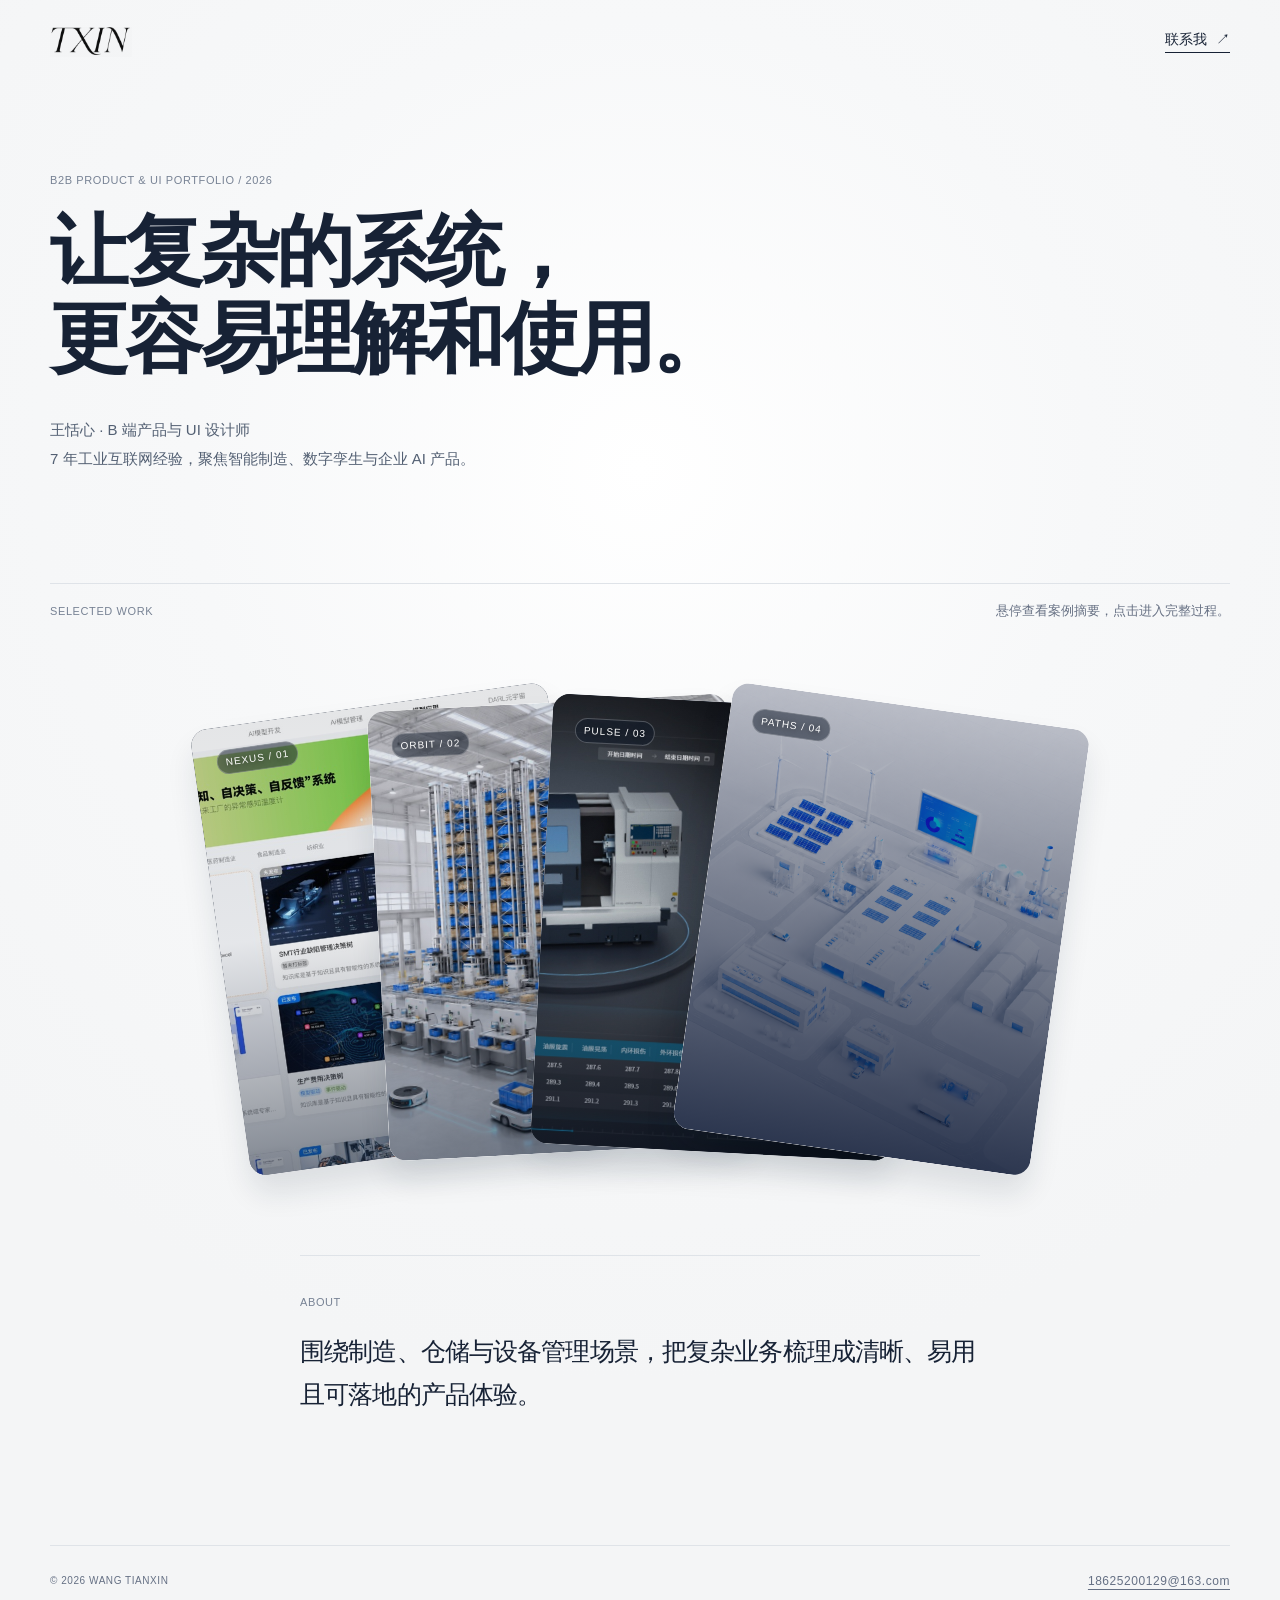
==== index.html @ 4a95f55f "Reframe MEGA as manufacturing product paths" ====
<!doctype html>
<html lang="zh-CN">
  <head>
    <meta charset="UTF-8" />
    <meta name="viewport" content="width=device-width, initial-scale=1.0" />
    <meta name="description" content="B 端产品案例作品集" />
    <title>王恬心｜B 端产品与 UI 设计作品集</title>
    <link rel="stylesheet" href="styles.css" />
    <script src="site.js" defer></script>
  </head>
  <body>
    <header class="site-header">
      <a class="wordmark" href="index.html" aria-label="回到首页"><img class="txin-logo" src="assets/txin-logo.png" alt="TXIN" /></a>
      <a class="contact-link" href="mailto:18625200129@163.com">联系我 <span aria-hidden="true">↗</span></a>
    </header>

    <main>
      <section class="intro" aria-labelledby="page-title">
        <p class="eyebrow">B2B PRODUCT &amp; UI PORTFOLIO / 2026</p>
        <h1 id="page-title">让复杂的系统，<br />更容易理解和使用。</h1>
        <p class="intro-copy">王恬心 · B 端产品与 UI 设计师<br />7 年工业互联网经验，聚焦智能制造、数字孪生与企业 AI 产品。</p>
      </section>

      <section class="work" aria-labelledby="work-title">
        <div class="section-heading">
          <p class="eyebrow">SELECTED WORK</p>
          <p id="work-title">悬停查看案例摘要，点击进入完整过程。</p>
        </div>

        <div class="case-deck" aria-label="精选案例">
          <a class="case-card card-1" href="cases/operations-platform.html" aria-describedby="case-1-summary">
            <div class="card-visual visual-1 card-cover card-darl" aria-hidden="true">
              <span class="visual-kicker">NEXUS / 01</span>
              <img src="assets/darl-home-card.jpg" alt="" loading="lazy" />
            </div>
            <div class="card-detail" id="case-1-summary">
              <p class="card-index">01 / 工业元宇宙</p>
              <h2>DARL 达尔工业元宇宙</h2>
              <p>从 0 到 1 完成产品方案与原型，进入工厂验证并支撑多个客户沟通。</p>
              <span>查看案例 <b>↗</b></span>
            </div>
          </a>

          <a class="case-card card-2" href="cases/supply-chain.html" aria-describedby="case-2-summary">
            <div class="card-visual visual-2 k1-card-cover card-cover" aria-hidden="true">
              <span class="visual-kicker">ORBIT / 02</span>
              <img src="assets/k1-home-card.jpg" alt="" loading="lazy" />
            </div>
            <div class="card-detail" id="case-2-summary">
              <p class="card-index">02 / 智能仓储 · 视频案例</p>
              <h2>K1-ASRS 智能立体库</h2>
              <p>参与国家级元宇宙标准验证产品，支持入库、出库与设备运维实时管理。</p>
              <span>查看案例 <b>↗</b></span>
            </div>
          </a>

          <a class="case-card card-3" href="cases/data-insights.html" aria-describedby="case-3-summary">
            <div class="card-visual visual-3 card-cover card-epms" aria-hidden="true">
              <span class="visual-kicker">PULSE / 03</span>
              <img src="assets/epms/equipment-health-dashboard.jpg" alt="" loading="lazy" />
            </div>
            <div class="card-detail" id="case-3-summary">
              <p class="card-index">03 / 设备管理</p>
              <h2>EPMS 设备管理系统改版</h2>
              <p>覆盖设备台账、维护任务与处理记录，统一线上管理与追溯流程。</p>
              <span>查看案例 <b>↗</b></span>
            </div>
          </a>

          <a class="case-card card-4" href="cases/customer-success.html" aria-describedby="case-4-summary">
            <div class="card-visual visual-4 card-cover card-ai" aria-hidden="true">
              <span class="visual-kicker">ANCHOR / 04</span>
              <img src="assets/ai-home-card.jpg" alt="" loading="lazy" />
            </div>
            <div class="card-detail" id="case-4-summary">
              <p class="card-index">04 / 企业 AI</p>
              <h2>伏羲 AI 中台</h2>
              <p>服务 30+ 头部客户，支撑从数据、模型到应用发布的平台化 AI 产品。</p>
              <span>查看案例 <b>↗</b></span>
            </div>
          </a>

          <a class="case-card card-5" href="cases/mega-os.html" aria-describedby="case-5-summary">
            <div class="card-visual visual-5 mega-card-cover card-cover" aria-hidden="true">
              <span class="visual-kicker">PATHS / 04</span>
              <img src="assets/mega-home.png" alt="" loading="lazy" />
            </div>
            <div class="card-detail" id="case-5-summary">
              <p class="card-index">04 / 产品探索</p>
              <h2>制造业软件的两种产品路径</h2>
              <p>从传统 MOM/MES 体系的重构升级，到轻量化、可配置的 SaaS 产品探索。</p>
              <span>查看详情 <b>↗</b></span>
            </div>
          </a>
        </div>
      </section>

      <section class="about" aria-label="关于我">
        <p class="eyebrow">ABOUT</p>
        <p>围绕制造、仓储与设备管理场景，把复杂业务梳理成清晰、易用且可落地的产品体验。</p>
      </section>
    </main>

    <footer><span>© 2026 WANG TIANXIN</span><a href="mailto:18625200129@163.com">18625200129@163.com</a></footer>
  </body>
</html>
---- styles.css ----
:root { --ink:#172235; --muted:#667083; --paper:#f4f5f6; --line:#dfe3e8; --card-w: 360px; --font-sans:"PingFang SC", "PingFang TC", "Hiragino Sans GB", "Microsoft YaHei", Arial, sans-serif; }
* { box-sizing:border-box; }
html { background:var(--paper); }
body { margin:0; min-width:320px; color:var(--ink); font-family:var(--font-sans); background:radial-gradient(circle at 50% 29%, #fff 0, #f7f8f9 28rem, var(--paper) 57rem); }
a { color:inherit; text-decoration:none; }
.site-header, footer { width:min(1180px, calc(100% - 48px)); margin:auto; display:flex; justify-content:space-between; align-items:center; }
.site-header { height:84px; }
.wordmark, .eyebrow, .card-index, footer { font-family:var(--font-sans); letter-spacing:.055em; }
.wordmark { font-size:14px; font-weight:500; }.wordmark span { color:#f05b42; }
.contact-link { font-size:14px; border-bottom:1px solid var(--ink); padding-bottom:3px; }.contact-link span { margin-left:5px; }
main { overflow:hidden; }.intro { width:min(1180px, calc(100% - 48px)); margin:90px auto 0; }
.eyebrow { color:#778294; font-size:11px; margin:0 0 22px; }
h1 { max-width:780px; font-size:clamp(46px, 6.1vw, 86px); line-height:1.11; letter-spacing:-.065em; margin:0; font-weight:600; }
.intro-copy { margin:35px 0 0; color:#536073; font-size:15px; line-height:1.9; }
.work { width:min(1180px, calc(100% - 48px)); margin:110px auto 0; }.section-heading { display:flex; justify-content:space-between; align-items:baseline; border-top:1px solid var(--line); padding-top:18px; }.section-heading .eyebrow { margin:0; }.section-heading > p:last-child { color:var(--muted); font-size:13px; margin:0; }
.case-deck { height:575px; max-width:900px; margin:36px auto 0; position:relative; isolation:isolate; }
.case-card { --x:0px; --r:0deg; width:var(--card-w); height:450px; position:absolute; left:50%; top:46px; transform:translateX(calc(-50% + var(--x))) rotate(var(--r)); transform-origin:center bottom; border-radius:17px; overflow:hidden; box-shadow:0 19px 30px #1520341c; background:#fff; transition:transform 240ms cubic-bezier(.2,.75,.25,1), box-shadow 240ms ease; outline-offset:7px; }
.case-card:hover, .case-card:focus-visible, .case-card.is-open { transform:translateX(calc(-50% + var(--x))) translateY(-20px) scale(1.035) rotate(0deg); box-shadow:0 29px 42px #15203436; z-index:10 !important; }
.case-card:focus-visible { outline:2px solid #172235; }
.card-1 { --x:-210px; --r:-8deg; z-index:1; }.card-2 { --x:-74px; --r:-3deg; z-index:2; }.card-3 { --x:72px; --r:3deg; z-index:3; }.card-4 { --x:212px; --r:8deg; z-index:4; }
.case-deck:has(.case-card:hover) .case-card:not(:hover) { filter:saturate(.82); }.case-deck:has(.case-card:focus-visible) .case-card:not(:focus-visible) { filter:saturate(.82); }
.card-visual { height:100%; padding:24px; color:#fff; position:relative; overflow:hidden; }.visual-kicker { font:11px var(--font-sans); letter-spacing:.1em; }.visual-1 { background:#243855; }.visual-2 { background:#d8a12d; }.visual-3 { background:#db5d47; }.visual-4 { background:#3c857f; }.k1-card-cover { padding:0; background:#132439; }.k1-card-cover img { width:100%; height:100%; display:block; object-fit:cover; }.k1-card-cover .visual-kicker { position:absolute; z-index:1; top:24px; left:24px; text-shadow:0 1px 8px #0009; }
.dashboard,.flow,.chart,.customer-grid { position:absolute; left:22px; right:22px; bottom:22px; height:300px; border:1px solid #ffffff7a; border-radius:8px; background:#ffffffd9; overflow:hidden; }.dash-nav { width:56px; height:100%; background:#dfe5ef; float:left; }.dash-main { margin-left:75px; padding:25px 18px; }.dash-main i { display:block; height:8px; border-radius:10px; background:#b8c5d9; margin-bottom:15px; }.dash-main i:nth-child(2) { width:74%; }.dash-main i:nth-child(3) { width:44%; }.dash-main b { display:block; background:#4269a4; height:118px; margin-top:30px; border-radius:3px 3px 0 0; }
.flow { background:#fff6dd; }.flow i { position:absolute; width:35px; height:35px; border-radius:50%; border:3px solid #d8a12d; }.flow i:nth-child(1){left:35px;top:58px}.flow i:nth-child(2){right:38px;top:85px}.flow i:nth-child(3){left:75px;bottom:49px}.flow i:nth-child(4){right:68px;bottom:38px}.flow b { position:absolute; height:2px; background:#d8a12d; transform-origin:left; width:148px; left:64px; top:77px; transform:rotate(11deg); }.flow b:last-child { left:103px; top:222px; transform:rotate(-8deg); }
.chart { background:#fff6f2; display:flex; align-items:end; gap:13px; padding:34px 26px; }.chart i { flex:1; background:#db5d47; border-radius:5px 5px 0 0; }.chart i:nth-child(1){height:39%}.chart i:nth-child(2){height:62%}.chart i:nth-child(3){height:47%}.chart i:nth-child(4){height:82%}.chart i:nth-child(5){height:70%}.chart b { position:absolute; left:25px; right:25px; top:67px; border-top:3px solid #172235; transform:rotate(-20deg); }
.customer-grid { background:#e6f3f0; display:grid; grid-template-columns:1fr 1fr; gap:10px; padding:18px; }.customer-grid i { border-radius:6px; background:#8cc5bc; }.customer-grid i:nth-child(2) { background:#62a69b; }.customer-grid i:nth-child(3) { background:#bbdfd8; }.customer-grid i:nth-child(4) { background:#377f75; }.customer-grid b { position:absolute; width:60%; height:60%; left:20%; top:20%; border:2px solid #fff; border-radius:50%; }
.card-detail { position:absolute; left:0; right:0; bottom:0; padding:24px; color:#fff; background:linear-gradient(0deg,#101b2dec 0%,#101b2ec7 58%,transparent 100%); opacity:0; transform:translateY(12px); transition:opacity 180ms ease, transform 180ms ease; }.case-card:hover .card-detail,.case-card:focus-visible .card-detail,.case-card.is-open .card-detail { opacity:1; transform:translateY(0); }.card-index { font-size:10px; margin:0 0 7px; color:#c8d2de; }.card-detail h2 { margin:0; font-size:23px; letter-spacing:-.04em; }.card-detail > p:not(.card-index) { margin:8px 0 16px; font-size:13px; line-height:1.65; }.card-detail span { font-size:12px; border-bottom:1px solid #ffffffb2; padding-bottom:2px; }.card-detail b { margin-left:5px; }
.about { max-width:680px; margin:24px auto 130px; padding-top:40px; border-top:1px solid var(--line); }.about > p:last-child { margin:0; font-size:25px; line-height:1.7; letter-spacing:-.035em; } footer { border-top:1px solid var(--line); height:70px; color:#657084; font-size:10px; } footer a { font-size:12px; text-decoration:underline; text-underline-offset:4px; }
.case-page { background:#f6f7f8; }.case-main { width:min(940px, calc(100% - 48px)); margin:92px auto 130px; }.back-link { display:inline-block; font-size:13px; color:var(--muted); margin-bottom:66px; }.case-label { font:11px var(--font-sans); color:#687589; letter-spacing:.08em; margin:0 0 20px; }.case-main h1 { font-size:clamp(44px, 6vw, 74px); }.case-lead { max-width:650px; margin:25px 0 70px; color:#526073; font-size:18px; line-height:1.75; }.case-hero { min-height:430px; border-radius:16px; margin-bottom:75px; }.video-showcase { margin-bottom:75px; overflow:hidden; border-radius:16px; background:#d8a12d; }.case-video { display:block; width:100%; aspect-ratio:16 / 9; background:#172235; object-fit:cover; }.case-content { display:grid; grid-template-columns:180px 1fr; gap:30px; padding:34px 0; border-top:1px solid var(--line); }.case-content h2 { margin:0; font-size:14px; }.case-content p,.case-content li { color:#536073; font-size:15px; line-height:1.9; }.case-content p { margin:0; }.case-content ul { margin:0; padding-left:20px; }.case-result { color:var(--ink) !important; font-size:22px !important; font-weight:600; letter-spacing:-.03em; }.diagnostic-hero { aspect-ratio:16 / 9; min-height:0; overflow:hidden; border:1px solid #0c718d; border-radius:16px; color:#e5fbff; background:radial-gradient(circle at 38% 42%,#12364c 0,#05131d 38%,#03070b 100%); box-shadow:0 18px 40px #03192338; }.diagnostic-topbar { height:44px; padding:0 18px; display:flex; align-items:center; justify-content:space-between; border-bottom:1px solid #1b7591; color:#c7f7ff; font:600 10px var(--font-sans); letter-spacing:.14em; }.live-dot { display:inline-block; width:7px; height:7px; margin-right:5px; border-radius:50%; background:#1ce6b8; box-shadow:0 0 0 0 #1ce6b87a; animation:statusPulse 1.8s infinite; }.diagnostic-main { height:calc(100% - 44px); display:grid; grid-template-columns:41% 59%; }.machine-zone { position:relative; overflow:hidden; border-right:1px solid #15506a; background:linear-gradient(130deg,#101f2a 0%,#061018 100%); }.machine-rotation { width:100%; height:100%; display:block; object-fit:cover; opacity:.95; }.device-info-card,.health-summary { position:absolute; left:14px; width:46%; padding:11px 12px; border:1px solid #1686a6; background:#07131dd9; box-shadow:0 8px 20px #0006; }.device-info-card { top:14px; }.health-summary { bottom:14px; }.device-info-card p,.health-summary p { margin:0 0 8px; color:#d8faff; font-size:10px; font-weight:600; }.device-info-card dl { margin:0; }.device-info-card dl div { display:flex; justify-content:space-between; gap:8px; padding:4px 0; font-size:9px; }.device-info-card dt { color:#8faebb; }.device-info-card dd { margin:0; color:#e5fbff; text-align:right; }.device-info-card dd b { color:#f4c84b; }.health-summary span { display:block; margin:4px 0; font-size:8px; }.health-good { color:#22dda2; }.health-watch { color:#f5c75e; }.health-alert { color:#ff615e; }.analytics-zone { display:grid; grid-template-rows:auto auto 1fr; gap:9px; padding:12px; min-width:0; }.metric-strip,.scatter-row { display:grid; grid-template-columns:repeat(3,1fr); gap:8px; }.metric-strip > div,.scatter-panel,.trend-panel { border:1px solid #0a5a73; background:#07131ebf; }.metric-strip > div { padding:9px; }.metric-strip span { display:block; color:#85a9b7; font-size:8px; }.metric-strip strong { margin-top:4px; color:#6ee9ff; font:600 clamp(16px,2vw,25px) var(--font-sans); letter-spacing:-.04em; }.metric-strip strong.warning { color:#ffc94c; }.metric-strip em { margin-left:3px; color:#91aeba; font-size:8px; font-style:normal; }.scatter-panel { padding:6px; }.scatter-panel b { color:#c5f4fa; font-size:8px; }.scatter-canvas { position:relative; height:62px; margin-top:5px; overflow:hidden; background-image:linear-gradient(#18516666 1px,transparent 1px),linear-gradient(90deg,#18516666 1px,transparent 1px); background-size:25% 33%; }.scatter-canvas i { position:absolute; width:5px; height:5px; border-radius:50%; background:#10c9ed; box-shadow:0 0 7px #10c9ed; animation:dotPulse 2.4s infinite alternate; }.scatter-canvas i:nth-child(1){left:18%;top:42%}.scatter-canvas i:nth-child(2){left:45%;top:22%;background:#ff5353;animation-delay:-1s}.scatter-canvas i:nth-child(3){left:70%;top:56%;background:#ffc94c;animation-delay:-.4s}.scatter-canvas i:nth-child(4){left:83%;top:31%;animation-delay:-1.5s}.scatter-canvas i:nth-child(5){left:32%;top:74%;background:#ff5353;animation-delay:-.7s}.scatter-canvas.alt i:nth-child(1){left:12%;top:25%}.scatter-canvas.alt i:nth-child(2){left:63%;top:38%}.scatter-canvas.alt i:nth-child(3){left:44%;top:70%}.scatter-canvas.warm i:nth-child(1){left:25%;top:64%}.scatter-canvas.warm i:nth-child(2){left:72%;top:18%}.scatter-canvas.warm i:nth-child(3){left:51%;top:42%}.trend-panel { position:relative; min-height:0; padding:9px; overflow:hidden; }.trend-heading { display:flex; justify-content:space-between; color:#c5f4fa; font-size:9px; }.trend-heading span { color:#52d4ef; }.trend-panel svg { width:100%; height:calc(100% - 18px); margin-top:4px; overflow:visible; }.grid-line { stroke:#236077; stroke-width:1; }.trend-line { fill:none; stroke:#16c2ed; stroke-width:2; stroke-dasharray:750; stroke-dashoffset:750; animation:traceDraw 3.4s ease-in-out infinite alternate; }.anomaly-dot { fill:#ffc94c; filter:drop-shadow(0 0 3px #ffc94c); animation:dotPulse 1.7s infinite alternate; }.anomaly-dot.delay { animation-delay:-.8s; }.trend-callout { position:absolute; left:39%; top:50%; padding:7px 9px; border-radius:3px; color:#5d4500; background:#fff8e6; font-size:8px; box-shadow:0 7px 16px #0008; }.trend-callout span { color:#6f6f6f; font-size:7px; }.design-showcase { padding:68px 0 74px; border-top:1px solid var(--line); }.showcase-heading { max-width:610px; }.showcase-heading .case-label { margin-bottom:14px; }.showcase-heading h2 { margin:0; font-size:clamp(26px, 3.3vw, 40px); line-height:1.35; letter-spacing:-.045em; }.design-tabs { display:flex; gap:8px; margin:32px 0 22px; overflow-x:auto; padding-bottom:2px; }.design-tab { appearance:none; flex:0 0 auto; border:1px solid #d7dde4; border-radius:999px; padding:10px 16px; color:#687589; background:#fff; font:500 14px var(--font-sans); cursor:pointer; transition:background-color 180ms ease,color 180ms ease,border-color 180ms ease; }.design-tab:hover,.design-tab:focus-visible { border-color:#172235; color:#172235; outline:none; }.design-tab:focus-visible { box-shadow:0 0 0 3px #1722352b; }.design-tab.is-active { border-color:#172235; color:#fff; background:#172235; }.design-stage { border:1px solid #dce1e6; border-radius:18px; overflow:hidden; background:#fff; }.design-image-frame { aspect-ratio:16 / 9; display:grid; place-items:center; padding:16px; background:#e8edf1; }.design-image { display:block; width:100%; height:100%; object-fit:contain; transition:opacity 180ms ease; }.design-image.is-fading { opacity:0; }.design-copy { display:grid; grid-template-columns:180px 1fr; gap:30px; padding:28px 32px 31px; }.design-copy .case-label { margin:3px 0 0; }.design-copy h3 { margin:0 0 8px; font-size:20px; letter-spacing:-.03em; }.design-copy > p:not(.case-label) { grid-column:2; margin:0; color:#536073; font-size:14px; line-height:1.8; }
@media (max-width:760px) { :root{--card-w:min(75vw, 300px)} .site-header,footer,.intro,.work,.case-main { width:calc(100% - 32px); }.site-header { height:68px; }.intro { margin-top:62px; }.work { margin-top:82px; }.section-heading { display:block; }.section-heading > p:last-child { margin-top:12px; line-height:1.6; }.case-deck { height:465px; margin-top:25px; }.case-card { height:370px; top:30px; }.card-1 {--x:-31vw;--r:-7deg}.card-2 {--x:-10vw;--r:-2deg}.card-3 {--x:10vw;--r:2deg}.card-4 {--x:31vw;--r:7deg}.card-visual { padding:17px; }.dashboard,.flow,.chart,.customer-grid { height:245px; left:16px;right:16px;bottom:16px; }.about { margin:0 16px 90px; }.about > p:last-child {font-size:20px}.case-main { margin-top:55px; }.case-content { grid-template-columns:1fr; gap:13px; }.case-hero { min-height:340px; }.diagnostic-hero { aspect-ratio:auto; min-height:710px; }.diagnostic-main { height:calc(100% - 44px); grid-template-columns:1fr; grid-template-rows:310px 1fr; }.machine-zone { border-right:0; border-bottom:1px solid #15506a; }.analytics-zone { padding:10px; }.device-info-card,.health-summary { width:44%; }.design-showcase { padding:52px 0 58px; }.design-image-frame { padding:8px; }.design-copy { grid-template-columns:1fr; gap:10px; padding:22px; }.design-copy .case-label { margin:0; }.design-copy > p:not(.case-label) { grid-column:auto; } }
@keyframes statusPulse { 70% { box-shadow:0 0 0 6px transparent; } 100% { box-shadow:0 0 0 0 transparent; } }
@keyframes dotPulse { to { transform:scale(1.65); opacity:.58; } }
@keyframes traceDraw { to { stroke-dashoffset:0; } }
@media (prefers-reduced-motion: reduce) { *,*::before,*::after { scroll-behavior:auto !important; transition-duration:.01ms !important; animation-duration:.01ms !important; } }

.diagnostic-v2 { --cyan:#16c8ee; --panel:#07131dd9; min-height:0; aspect-ratio:16 / 9; display:grid; grid-template-rows:9% 64% 27%; overflow:hidden; border:1px solid #126d87; border-radius:4px; color:#e6f8fc; background:radial-gradient(circle at 31% 42%,#24313a 0,#090e13 44%,#030507 100%); box-shadow:0 16px 38px #03192330; }
.diagnostic-v2 h2,.diagnostic-v2 h3,.diagnostic-v2 p { margin:0; font-family:var(--font-sans); }.diagnostic-v2-header { display:flex; align-items:center; justify-content:space-between; padding:0 18px; border-bottom:2px solid #152a36; background:#05080b; }.diagnostic-v2-header h2 { color:#f3f9fa; font-size:clamp(15px,2.4vw,28px); letter-spacing:-.035em; }.diagnostic-v2-header time { color:#b5dfff; font:600 clamp(7px,.85vw,11px) var(--font-sans); letter-spacing:.08em; }
.diagnostic-v2-main { display:grid; grid-template-columns:52% 48%; min-height:0; }.diagnostic-v2-machine { position:relative; overflow:hidden; border-right:1px solid #27424f; }.diagnostic-v2-rotation { position:absolute; inset:0; width:100%; height:100%; object-fit:cover; object-position:center; opacity:.9; }.diagnostic-info-panel,.diagnostic-health-panel { position:absolute; left:14px; z-index:1; width:38%; padding:9px 11px; border:1px solid #0f9fc5; background:#07111bdc; box-shadow:0 8px 20px #0008; }.diagnostic-info-panel { top:14px; }.diagnostic-health-panel { bottom:12px; }.diagnostic-info-panel h3,.diagnostic-health-panel h3,.diagnostic-analysis-panel h3,.diagnostic-model-panel h3 { color:#e6f8fc; font-size:clamp(8px,1vw,12px); font-weight:600; }.diagnostic-info-panel h3 i,.diagnostic-health-panel h3 i,.diagnostic-analysis-panel h3 i,.diagnostic-model-panel h3 i { display:inline-block; width:8px; height:8px; margin-right:6px; border-radius:2px; background:var(--cyan); box-shadow:0 0 8px #16c8ee; }.diagnostic-info-panel dl { margin:8px 0 0; }.diagnostic-info-panel dl div { display:grid; grid-template-columns:1fr auto; gap:6px; padding:4px 0; font-size:clamp(6px,.72vw,9px); }.diagnostic-info-panel dt { color:#b7cbd2; }.diagnostic-info-panel dd { margin:0; color:#edf9fa; text-align:right; }.diagnostic-info-panel dd b { padding:2px 8px; border-radius:2px; color:#382a00; background:#f1ba00; }.diagnostic-health-panel p { margin-top:5px; font-size:clamp(6px,.7vw,9px); }.diagnostic-health-panel .health-good { color:#21e39d; }.diagnostic-health-panel .health-watch { color:#f7c94d; }.diagnostic-health-panel .health-alert { color:#ff5a57; }
.diagnostic-v2-analysis { display:grid; grid-template-rows:43% 57%; gap:12px; padding:12px; min-width:0; }.diagnostic-analysis-panel { position:relative; overflow:hidden; padding:9px 10px; border:1px solid #0c5b72; background:#040a0ed6; }.diagnostic-analysis-panel h3 { margin-bottom:8px; }.diagnostic-v2 .scatter-row { display:grid; grid-template-columns:repeat(3,1fr); gap:9px; }.diagnostic-v2 .scatter-panel { padding:0; border:0; background:transparent; }.diagnostic-v2 .scatter-panel b { color:#d8f7fa; font-size:clamp(6px,.72vw,9px); }.diagnostic-v2 .scatter-canvas { height:calc(100% - 15px); min-height:50px; margin-top:4px; background-size:25% 33%; }.diagnostic-v2 .scatter-canvas i,.diagnostic-v2 .anomaly-dot,.diagnostic-v2 .trend-line { animation:none; }.diagnostic-trend-panel { min-height:0; }.diagnostic-trend-heading { display:grid; grid-template-columns:1fr 66px 76px; gap:8px; align-items:center; }.diagnostic-trend-heading h3 { margin:0; }.diagnostic-trend-heading span { padding:5px 7px; border-radius:2px; color:#d7eef4; background:#0c2530; font-size:clamp(6px,.66vw,8px); }.diagnostic-trend-panel svg { width:100%; height:calc(100% - 27px); margin-top:5px; overflow:visible; }.diagnostic-v2 .grid-line { stroke:#16546a; }.diagnostic-v2 .trend-line { stroke:#1bc5ef; stroke-dasharray:none; stroke-dashoffset:0; }.diagnostic-v2 .anomaly-dot { fill:#f6cc4c; filter:none; }.diagnostic-v2 .trend-callout { left:38%; top:52%; padding:7px 9px; border-radius:2px; color:#795500; background:#fff8df; font-size:clamp(6px,.68vw,8px); box-shadow:0 5px 12px #0008; }.diagnostic-v2 .trend-callout span { color:#707070; font-size:clamp(5px,.56vw,7px); }
.diagnostic-model-panel { overflow:hidden; padding:9px 12px 12px; border-top:1px solid #0f7b98; background:linear-gradient(180deg,#0b1820 0%,#05090c 100%); }.diagnostic-model-panel h3 { margin-bottom:8px; }.diagnostic-table-wrap { overflow:hidden; border:1px solid #115368; }.diagnostic-model-panel table { width:100%; border-collapse:collapse; table-layout:fixed; color:#d2e2e5; font-size:clamp(5px,.57vw,7px); text-align:center; }.diagnostic-model-panel th { padding:6px 2px; color:#d8f6fa; background:#087297; font-weight:500; }.diagnostic-model-panel td { padding:5px 2px; border-top:1px solid #26363e; background:#15191d; }.diagnostic-model-panel tbody tr:nth-child(even) td { background:#202327; }
@media (max-width:760px) { .diagnostic-v2 { aspect-ratio:auto; min-height:750px; grid-template-rows:58px 470px 1fr; }.diagnostic-v2-main { grid-template-columns:1fr; grid-template-rows:230px 240px; }.diagnostic-v2-machine { border-right:0; border-bottom:1px solid #27424f; }.diagnostic-v2-analysis { gap:8px; padding:8px; }.diagnostic-info-panel,.diagnostic-health-panel { width:43%; }.diagnostic-model-panel { padding:8px; }.diagnostic-table-wrap { overflow-x:auto; }.diagnostic-model-panel table { min-width:670px; font-size:7px; }.diagnostic-model-panel th,.diagnostic-model-panel td { padding:6px 3px; } }

.diagnostic-v2 { border-color:#229db833; box-shadow:0 0 0 1px #54d8ed21,0 0 22px #1199bc30,inset 0 0 32px #18c9e30d; }
.diagnostic-v2-header h2 { font-size:clamp(13px,2.2vw,26px); }
.diagnostic-v2-rotation { object-fit:contain; object-position:center; }
.diagnostic-info-panel,.diagnostic-health-panel { border-color:#109dc3; background:linear-gradient(135deg,#0b1a25ee 0%,#061018df 100%); box-shadow:inset 0 0 20px #17c8ef0d,0 8px 20px #0006; }
.diagnostic-info-panel::before,.diagnostic-health-panel::before,.diagnostic-info-panel::after,.diagnostic-health-panel::after { content:""; position:absolute; width:17px; height:11px; pointer-events:none; }
.diagnostic-info-panel::before,.diagnostic-health-panel::before { top:-1px; left:-1px; border-top:2px solid #26cff2; border-left:2px solid #26cff2; }
.diagnostic-info-panel::after,.diagnostic-health-panel::after { right:-1px; bottom:-1px; border-right:2px solid #26cff2; border-bottom:2px solid #26cff2; }
.diagnostic-info-panel h3,.diagnostic-health-panel h3 { display:flex; align-items:center; gap:6px; }
.diagnostic-info-panel h3 i.v2-panel-icon,.diagnostic-health-panel h3 i.v2-panel-icon { width:18px; height:18px; margin:0; display:inline-grid; place-items:center; border-radius:2px; color:#fff; background:#04a9d4; box-shadow:0 0 10px #05bceb88; font:700 14px/1 Arial,sans-serif; }
.diagnostic-info-panel h3 i.v2-health-icon,.diagnostic-health-panel h3 i.v2-health-icon { background:#06bddd; font-size:16px; }

.diagnostic-info-panel,.diagnostic-health-panel { border-color:rgb(16 157 195 / 30%); }
.diagnostic-info-panel::before,.diagnostic-health-panel::before,.diagnostic-info-panel::after,.diagnostic-health-panel::after { opacity:.3; }
.diagnostic-v2 .scatter-canvas { height:76px; min-height:76px; padding:0 8px 11px 22px; background-image:linear-gradient(#18516699 1px,transparent 1px),linear-gradient(90deg,#18516699 1px,transparent 1px); background-position:22px 0,22px 0; background-size:calc((100% - 22px) / 4) 25%; }
.diagnostic-v2 .scatter-canvas .axis-y,.diagnostic-v2 .scatter-canvas .axis-x { position:absolute; color:#8ba6ae; font-size:5px; line-height:1; }.diagnostic-v2 .scatter-canvas .axis-y { left:1px; }.diagnostic-v2 .scatter-canvas .axis-1000 { top:1px; }.diagnostic-v2 .scatter-canvas .axis-0 { bottom:11px; }.diagnostic-v2 .scatter-canvas .axis-x { bottom:1px; }.diagnostic-v2 .scatter-canvas .axis-x0 { left:22px; }.diagnostic-v2 .scatter-canvas .axis-x5 { left:39%; }.diagnostic-v2 .scatter-canvas .axis-x10 { left:57%; }.diagnostic-v2 .scatter-canvas .axis-x15 { left:75%; }.diagnostic-v2 .scatter-canvas .axis-x20 { right:2px; }
.diagnostic-v2 .scatter-canvas i { width:4px; height:4px; animation:none; box-shadow:none; }.diagnostic-v2 .scatter-canvas i:nth-of-type(1){left:29%;top:23%;background:#1cc8ef}.diagnostic-v2 .scatter-canvas i:nth-of-type(2){left:41%;top:61%;background:#ff4d4d}.diagnostic-v2 .scatter-canvas i:nth-of-type(3){left:47%;top:38%;background:#f4c447}.diagnostic-v2 .scatter-canvas i:nth-of-type(4){left:58%;top:18%;background:#ff4d4d}.diagnostic-v2 .scatter-canvas i:nth-of-type(5){left:62%;top:54%;background:#1cc8ef}.diagnostic-v2 .scatter-canvas i:nth-of-type(6){left:69%;top:31%;background:#f4c447}.diagnostic-v2 .scatter-canvas i:nth-of-type(7){left:75%;top:65%;background:#ff4d4d}.diagnostic-v2 .scatter-canvas i:nth-of-type(8){left:80%;top:42%;background:#1cc8ef}.diagnostic-v2 .scatter-canvas i:nth-of-type(9){left:85%;top:19%;background:#f4c447}.diagnostic-v2 .scatter-canvas i:nth-of-type(10){left:89%;top:58%;background:#ff4d4d}.diagnostic-v2 .scatter-canvas i:nth-of-type(11){left:35%;top:45%;background:#f4c447}.diagnostic-v2 .scatter-canvas i:nth-of-type(12){left:92%;top:32%;background:#1cc8ef}
.diagnostic-v2 .scatter-canvas.alt i:nth-of-type(1){left:25%;top:59%}.diagnostic-v2 .scatter-canvas.alt i:nth-of-type(2){left:38%;top:30%}.diagnostic-v2 .scatter-canvas.alt i:nth-of-type(3){left:53%;top:66%}.diagnostic-v2 .scatter-canvas.alt i:nth-of-type(4){left:60%;top:21%}.diagnostic-v2 .scatter-canvas.alt i:nth-of-type(5){left:67%;top:45%}.diagnostic-v2 .scatter-canvas.warm i:nth-of-type(1){left:31%;top:43%}.diagnostic-v2 .scatter-canvas.warm i:nth-of-type(2){left:43%;top:22%}.diagnostic-v2 .scatter-canvas.warm i:nth-of-type(3){left:56%;top:54%}.diagnostic-v2 .scatter-canvas.warm i:nth-of-type(4){left:64%;top:33%}.diagnostic-v2 .scatter-canvas.warm i:nth-of-type(5){left:72%;top:70%}
.diagnostic-v2 .trend-axis text { fill:#819da6; font:5px var(--font-sans); }.diagnostic-v2 .trend-panel svg { overflow:visible; }

/* 设备诊断看板：按原始大屏保留轻边框与固定坐标，动效仅用于数据流动。 */
.diagnostic-v2-machine { border-right:0; }
.diagnostic-v2-header { position:relative; border-bottom:1px solid rgb(34 157 184 / 18%); }
.diagnostic-v2-header::before { content:""; position:absolute; bottom:-2px; left:9px; width:34px; height:3px; background:#eef6f7; box-shadow:42px 0 0 -1px #159fc2; }
.diagnostic-v2-header::after { content:""; position:absolute; bottom:-2px; left:75px; width:235px; height:3px; background:linear-gradient(90deg,#12c9ed 0 2px,transparent 2px 88px,#12c9ed 88px 91px,transparent 91px 100%); opacity:.8; }
.diagnostic-analysis-panel { border-color:rgb(22 150 181 / 30%); box-shadow:inset 0 0 22px rgb(15 156 192 / 4%); }
.diagnostic-analysis-panel::before,.diagnostic-analysis-panel::after { content:""; position:absolute; top:-1px; width:16px; height:12px; border-top:2px solid rgb(31 195 230 / 70%); pointer-events:none; }
.diagnostic-analysis-panel::before { left:-1px; border-left:2px solid rgb(31 195 230 / 70%); }
.diagnostic-analysis-panel::after { right:-1px; border-right:2px solid rgb(31 195 230 / 70%); }
.diagnostic-model-panel { border-top-color:rgb(19 164 199 / 30%); }
.diagnostic-table-wrap { border-color:rgb(23 150 183 / 45%); }
.diagnostic-v2 .scatter-canvas::after { content:""; position:absolute; inset:0 2px 11px 22px; pointer-events:none; background:radial-gradient(circle at 9% 69%,#f4c447 0 1.7px,transparent 2.2px),radial-gradient(circle at 17% 37%,#1cc8ef 0 1.7px,transparent 2.2px),radial-gradient(circle at 23% 54%,#ff4d4d 0 1.7px,transparent 2.2px),radial-gradient(circle at 34% 17%,#f4c447 0 1.7px,transparent 2.2px),radial-gradient(circle at 52% 76%,#1cc8ef 0 1.7px,transparent 2.2px),radial-gradient(circle at 66% 12%,#ff4d4d 0 1.7px,transparent 2.2px),radial-gradient(circle at 73% 48%,#f4c447 0 1.7px,transparent 2.2px),radial-gradient(circle at 96% 72%,#1cc8ef 0 1.7px,transparent 2.2px); }
.diagnostic-v2 .scatter-canvas.alt::after { background:radial-gradient(circle at 8% 25%,#1cc8ef 0 1.7px,transparent 2.2px),radial-gradient(circle at 18% 66%,#ff4d4d 0 1.7px,transparent 2.2px),radial-gradient(circle at 29% 12%,#f4c447 0 1.7px,transparent 2.2px),radial-gradient(circle at 46% 49%,#1cc8ef 0 1.7px,transparent 2.2px),radial-gradient(circle at 56% 27%,#ff4d4d 0 1.7px,transparent 2.2px),radial-gradient(circle at 72% 71%,#f4c447 0 1.7px,transparent 2.2px),radial-gradient(circle at 84% 39%,#1cc8ef 0 1.7px,transparent 2.2px),radial-gradient(circle at 95% 17%,#ff4d4d 0 1.7px,transparent 2.2px); }
.diagnostic-v2 .scatter-canvas.warm::after { background:radial-gradient(circle at 9% 47%,#f4c447 0 1.7px,transparent 2.2px),radial-gradient(circle at 19% 73%,#1cc8ef 0 1.7px,transparent 2.2px),radial-gradient(circle at 32% 19%,#ff4d4d 0 1.7px,transparent 2.2px),radial-gradient(circle at 47% 65%,#f4c447 0 1.7px,transparent 2.2px),radial-gradient(circle at 59% 14%,#1cc8ef 0 1.7px,transparent 2.2px),radial-gradient(circle at 76% 52%,#ff4d4d 0 1.7px,transparent 2.2px),radial-gradient(circle at 87% 28%,#f4c447 0 1.7px,transparent 2.2px),radial-gradient(circle at 97% 68%,#1cc8ef 0 1.7px,transparent 2.2px); }
.diagnostic-v2 .trend-axis text { font-size:5px; }
.diagnostic-v2 .trend-wave { transform-box:fill-box; transform-origin:center; }
.diagnostic-v2 .diagnostic-v2-machine { border-right:0 !important; }
.diagnostic-v2-header h2 { font-size:clamp(11px,2vw,24px); }
.design-image-frame { overflow:hidden; transition:opacity 180ms ease; }
.design-image-frame.is-fading { opacity:0; }
.workflow-carousel { position:relative; width:100%; height:100%; }
.workflow-carousel .workflow-image { display:block; width:100%; height:100%; object-fit:contain; }
.workflow-nav { box-sizing:border-box; display:grid; place-items:center; position:absolute; z-index:2; top:50%; width:38px; height:38px; padding:0; border:1px solid #cfd8e3; border-radius:50%; color:#172235; background:#fffffff0; font-size:0; box-shadow:0 5px 15px #15223524; cursor:pointer; transform:translateY(-50%); transition:opacity 160ms ease,transform 160ms ease; }
.workflow-nav::before { content:"‹"; font:30px/1 Arial,sans-serif; transform:translateY(-2px); }.workflow-next::before { content:"›"; }
.card-cover { padding:0; background:#172235; }.card-cover::after { content:""; position:absolute; inset:0; background:linear-gradient(180deg,#0c17262e 0%,#101b2d22 48%,#101b2dda 100%); pointer-events:none; }.card-cover img { display:block; width:100%; height:100%; object-fit:cover; }.card-cover .visual-kicker { position:absolute; z-index:1; top:23px; left:23px; padding:6px 8px; border:1px solid #ffffff3d; border-radius:999px; color:#fff; background:#111b2a82; font-size:10px; text-shadow:0 1px 7px #0009; }.card-darl img { object-position:60% center; }.card-epms img { object-position:53% center; }.card-ai img { object-position:66% center; }.k1-card-cover .visual-kicker { top:23px; left:23px; }
.wordmark { display:inline-flex; align-items:center; }.txin-logo { display:block; width:82px; height:auto; mix-blend-mode:multiply; }
#page-title { letter-spacing:-.035em; }
.back-link { font-size:15px; }
#page-title.is-typing span:last-child::after { content:""; display:inline-block; width:.065em; height:.8em; margin-left:.08em; background:currentColor; vertical-align:-.04em; animation:titleCaret .7s steps(1) infinite; }
@keyframes titleCaret { 50% { opacity:0; } }
.design-copy { row-gap:8px; }
.back-link { animation:backLinkHint 1.15s ease-in-out .7s 2; transition:transform 180ms ease,color 180ms ease; }
.back-link:hover,.back-link:focus-visible { color:var(--ink); outline:none; transform:translateX(-4px); }
@keyframes backLinkHint { 0%,100% { transform:translateX(0); } 38% { transform:translateX(-4px); } 68% { transform:translateX(1px); } }
@media (prefers-reduced-motion: reduce) { .back-link { animation:none; } }
.card-cover::after { background:linear-gradient(180deg,#0c17261c 0%,#101b2d14 48%,#101b2d83 100%); }
.design-copy > p:not(.case-label) { transform:translateY(-4px); }
.visual-5 { background:#101a32; }.mega-card-cover { padding:0; overflow:hidden; }.mega-card-cover::after { content:""; position:absolute; inset:0; background:linear-gradient(180deg,#0b17333d,#0b1733d9); }.card-1 { --x:-280px; --r:-10deg; }.card-2 { --x:-140px; --r:-5deg; }.card-3 { --x:0; --r:0deg; }.card-4 { --x:140px; --r:5deg; }.card-5 { --x:280px; --r:10deg; z-index:5; }
@media (max-width:760px) { .card-1 { --x:-38vw; --r:-9deg; }.card-2 { --x:-19vw; --r:-4.5deg; }.card-3 { --x:0; --r:0deg; }.card-4 { --x:19vw; --r:4.5deg; }.card-5 { --x:38vw; --r:9deg; } }
.card-4 { display:none; }.card-1 { --x:-210px; --r:-8deg; }.card-2 { --x:-70px; --r:-3deg; }.card-3 { --x:70px; --r:3deg; }.card-5 { --x:210px; --r:8deg; }
@media (max-width:760px) { .card-1 { --x:-31vw; --r:-7deg; }.card-2 { --x:-10vw; --r:-2deg; }.card-3 { --x:10vw; --r:2deg; }.card-5 { --x:31vw; --r:7deg; } }
.mega-hero { position:relative; display:grid; align-content:center; overflow:hidden; padding:42px; color:#edf5ff; background:radial-gradient(circle at 50% 44%,#6e489e 0 2%,#3e296e 26%,#1b1639 62%,#111126 100%); }.mega-hero::before,.mega-hero::after { content:""; position:absolute; left:50%; top:47%; width:67%; aspect-ratio:1; border:1px solid #dfc7ff38; border-radius:50%; transform:translate(-50%,-50%); }.mega-hero::after { width:42%; border-color:#a991e46e; }.mega-hero-brand { position:relative; z-index:1; display:grid; justify-items:center; gap:6px; }.mega-hero-brand span,.mega-hero-brand small { color:#dacdf3; font:11px var(--font-sans); letter-spacing:.15em; }.mega-hero-brand b { font-size:clamp(38px,6vw,66px); letter-spacing:.08em; }.mega-path-grid { position:relative; z-index:1; display:grid; grid-template-columns:repeat(2,1fr); gap:12px; width:min(700px,100%); margin:38px auto 0; }.mega-path-grid article { min-height:145px; padding:21px; border:1px solid #dfc7ff4d; border-radius:10px; background:#14142ab8; }.mega-path-grid p { margin:0 0 18px; color:#bda7e6; font:10px var(--font-sans); letter-spacing:.14em; }.mega-path-grid h2 { margin:0; color:#fff; font-size:19px; letter-spacing:-.04em; }.mega-path-grid span { display:block; margin-top:10px; color:#c7c0d9; font-size:12px; line-height:1.7; }
@media (max-width:760px) { .mega-hero { min-height:440px; padding:28px 18px; }.mega-path-grid { grid-template-columns:1fr; margin-top:28px; }.mega-path-grid article { min-height:0; padding:17px; } }
.darl-gallery { margin:0 0 75px; }.darl-gallery-frame { position:relative; aspect-ratio:16 / 9; overflow:hidden; border-radius:16px; background:#101b2d; box-shadow:0 14px 30px #1520341c; }.darl-gallery-image { display:block; width:100%; height:100%; object-fit:cover; transition:opacity 180ms ease; }.darl-gallery-image.is-fading { opacity:0; }.darl-gallery-nav { position:absolute; top:50%; z-index:1; width:42px; height:42px; padding:0 0 2px; border:1px solid #ffffff73; border-radius:50%; color:#fff; background:#101b2da6; font:32px/1 Arial,sans-serif; cursor:pointer; transform:translateY(-50%); transition:background-color 180ms ease,opacity 180ms ease; }.darl-gallery-nav:hover:not(:disabled),.darl-gallery-nav:focus-visible { background:#101b2de0; outline:none; }.darl-gallery-nav:disabled { opacity:.28; cursor:default; }.darl-gallery-prev { left:18px; }.darl-gallery-next { right:18px; }.darl-gallery-count { position:absolute; right:20px; bottom:18px; margin:0; padding:5px 8px; border-radius:999px; color:#fff; background:#101b2da8; font-size:11px; letter-spacing:.08em; }
.workflow-nav:hover:not(:disabled),.workflow-nav:focus-visible { transform:translateY(-50%) scale(1.06); outline:none; }
.workflow-nav:disabled { opacity:.35; cursor:default; }
.workflow-prev { left:18px; }.workflow-next { right:18px; }
.diagnostic-v2 .scatter-row { align-items:start; transform:translateY(-6px); }
.diagnostic-v2 .scatter-canvas { height:68px; min-height:68px; }
.diagnostic-v2 .scatter-canvas::before { content:""; position:absolute; inset:0 2px 11px 22px; z-index:1; pointer-events:none; background:radial-gradient(circle at 5% 45%,#1cc8ef 0 1.5px,transparent 2px),radial-gradient(circle at 13% 16%,#ff4d4d 0 1.5px,transparent 2px),radial-gradient(circle at 21% 82%,#f4c447 0 1.5px,transparent 2px),radial-gradient(circle at 38% 55%,#1cc8ef 0 1.5px,transparent 2px),radial-gradient(circle at 44% 29%,#ff4d4d 0 1.5px,transparent 2px),radial-gradient(circle at 57% 43%,#f4c447 0 1.5px,transparent 2px),radial-gradient(circle at 69% 79%,#1cc8ef 0 1.5px,transparent 2px),radial-gradient(circle at 78% 9%,#ff4d4d 0 1.5px,transparent 2px),radial-gradient(circle at 89% 51%,#f4c447 0 1.5px,transparent 2px),radial-gradient(circle at 98% 35%,#1cc8ef 0 1.5px,transparent 2px); }
.diagnostic-v2 .scatter-canvas::after { z-index:1; }
.diagnostic-v2 .scatter-canvas i { z-index:2; }
.diagnostic-v2 .scatter-canvas .axis-y,.diagnostic-v2 .scatter-canvas .axis-x { z-index:3; }
.diagnostic-v2 .diagnostic-trend-panel svg { overflow:hidden; }
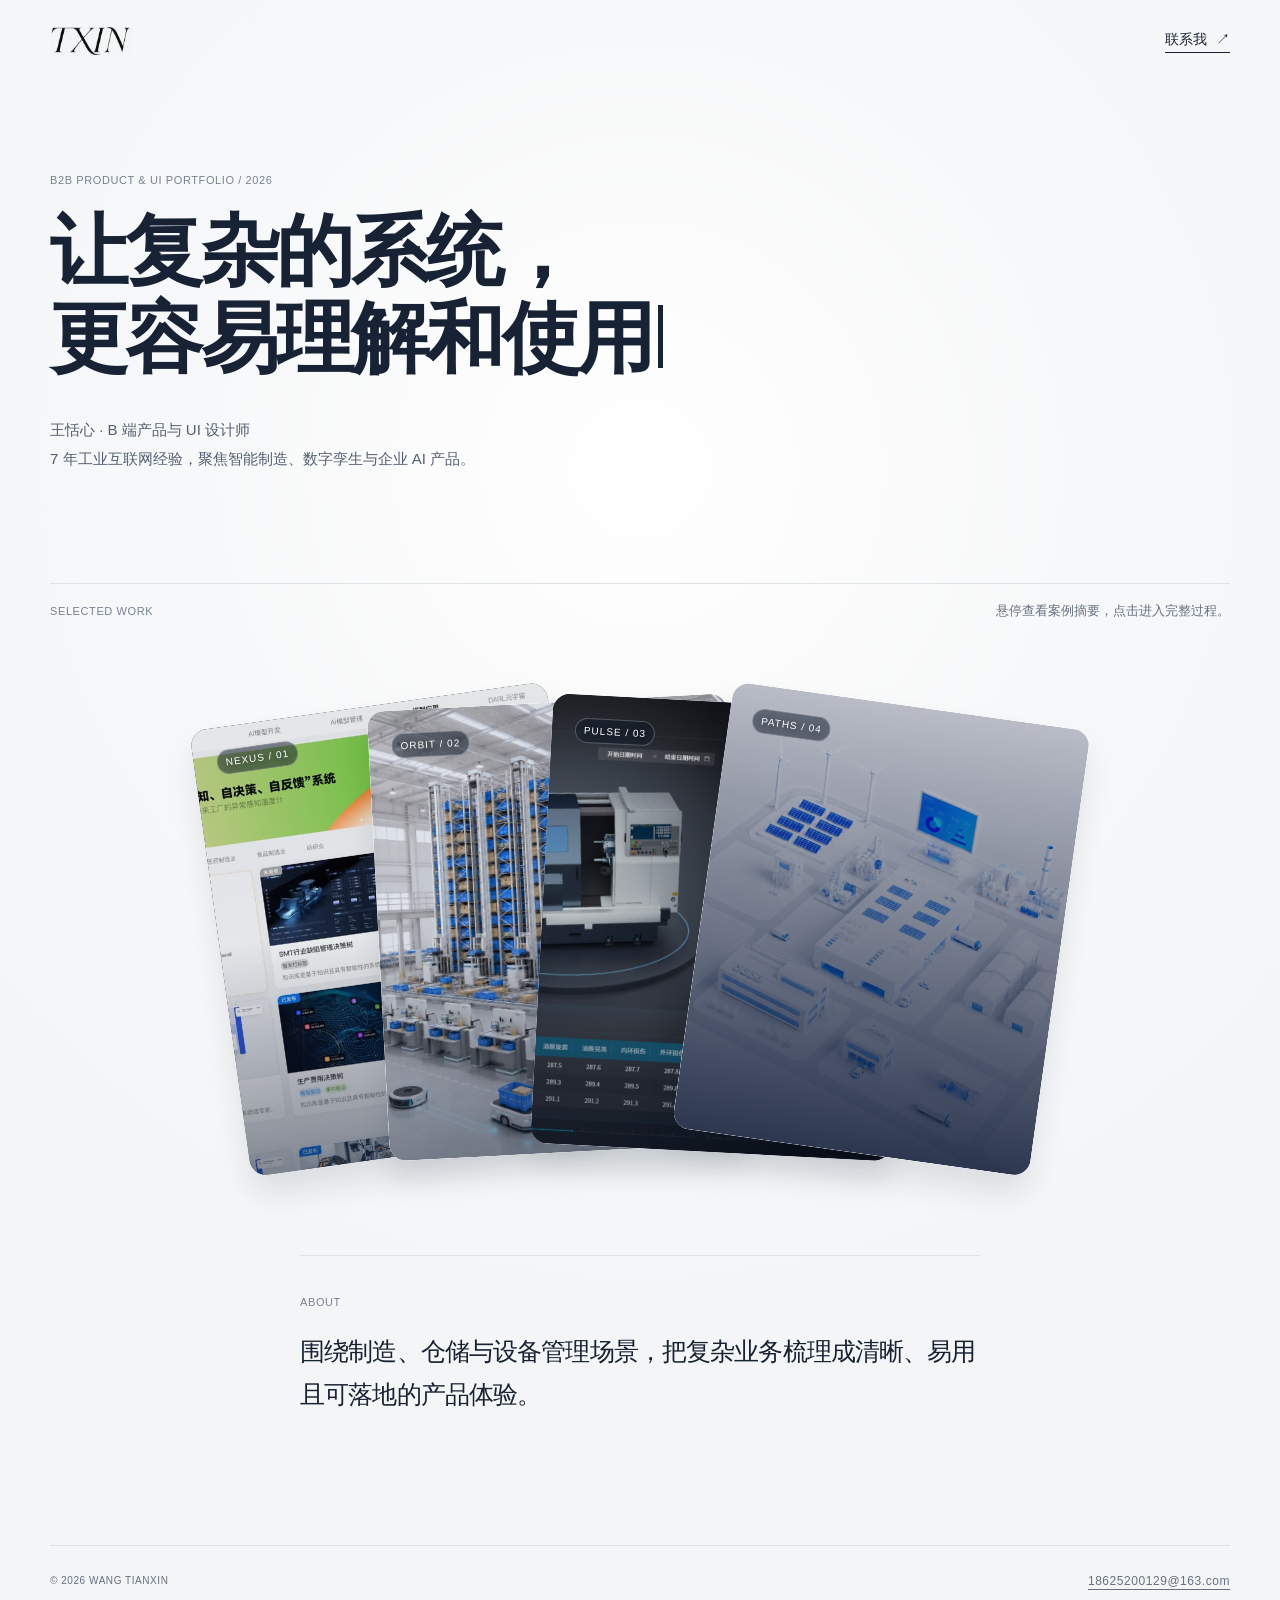
==== commit 3dfa95e8: "Change title in index.html to 'TXIN SPACE'" ====
--- a/index.html
+++ b/index.html
@@ -4,7 +4,7 @@
     <meta charset="UTF-8" />
     <meta name="viewport" content="width=device-width, initial-scale=1.0" />
     <meta name="description" content="B 端产品案例作品集" />
-    <title>王恬心｜B 端产品与 UI 设计作品集</title>
+    <title>TXIN SPACE</title>
     <link rel="stylesheet" href="styles.css" />
     <script src="site.js" defer></script>
   </head>
@@ -88,7 +88,7 @@
             <div class="card-detail" id="case-5-summary">
               <p class="card-index">04 / 产品探索</p>
               <h2>制造业软件的两种产品路径</h2>
-              <p>从传统 MOM/MES 体系的重构升级，到轻量化、可配置的 SaaS 产品探索。</p>
+              <p>从传统 MOM 体系的重构升级，到轻量化、可配置的 SaaS 产品探索。</p>
               <span>查看详情 <b>↗</b></span>
             </div>
           </a>
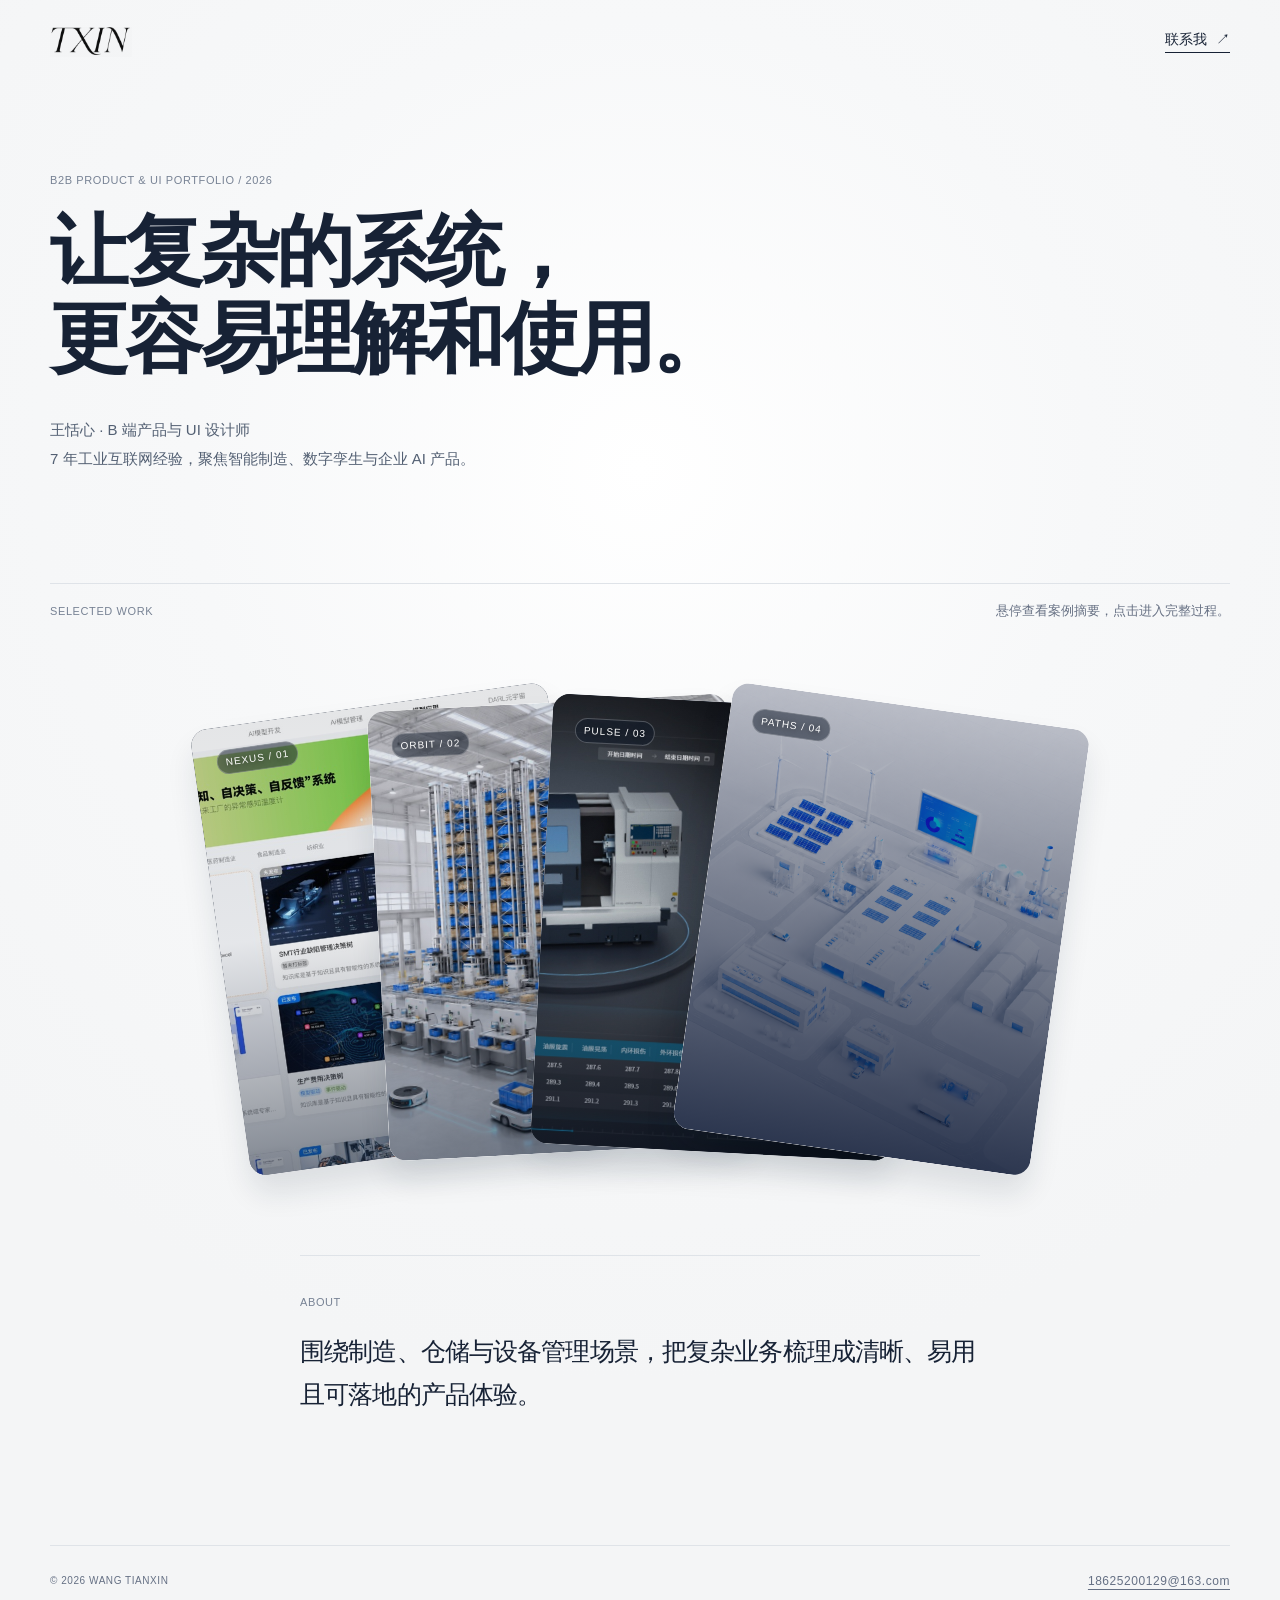
==== commit bee6f069: "Change title from 'TXIN SPACE' to 'Hello TXIN'" ====
--- a/index.html
+++ b/index.html
@@ -4,7 +4,7 @@
     <meta charset="UTF-8" />
     <meta name="viewport" content="width=device-width, initial-scale=1.0" />
     <meta name="description" content="B 端产品案例作品集" />
-    <title>TXIN SPACE</title>
+    <title>Hello TXIN</title>
     <link rel="stylesheet" href="styles.css" />
     <script src="site.js" defer></script>
   </head>
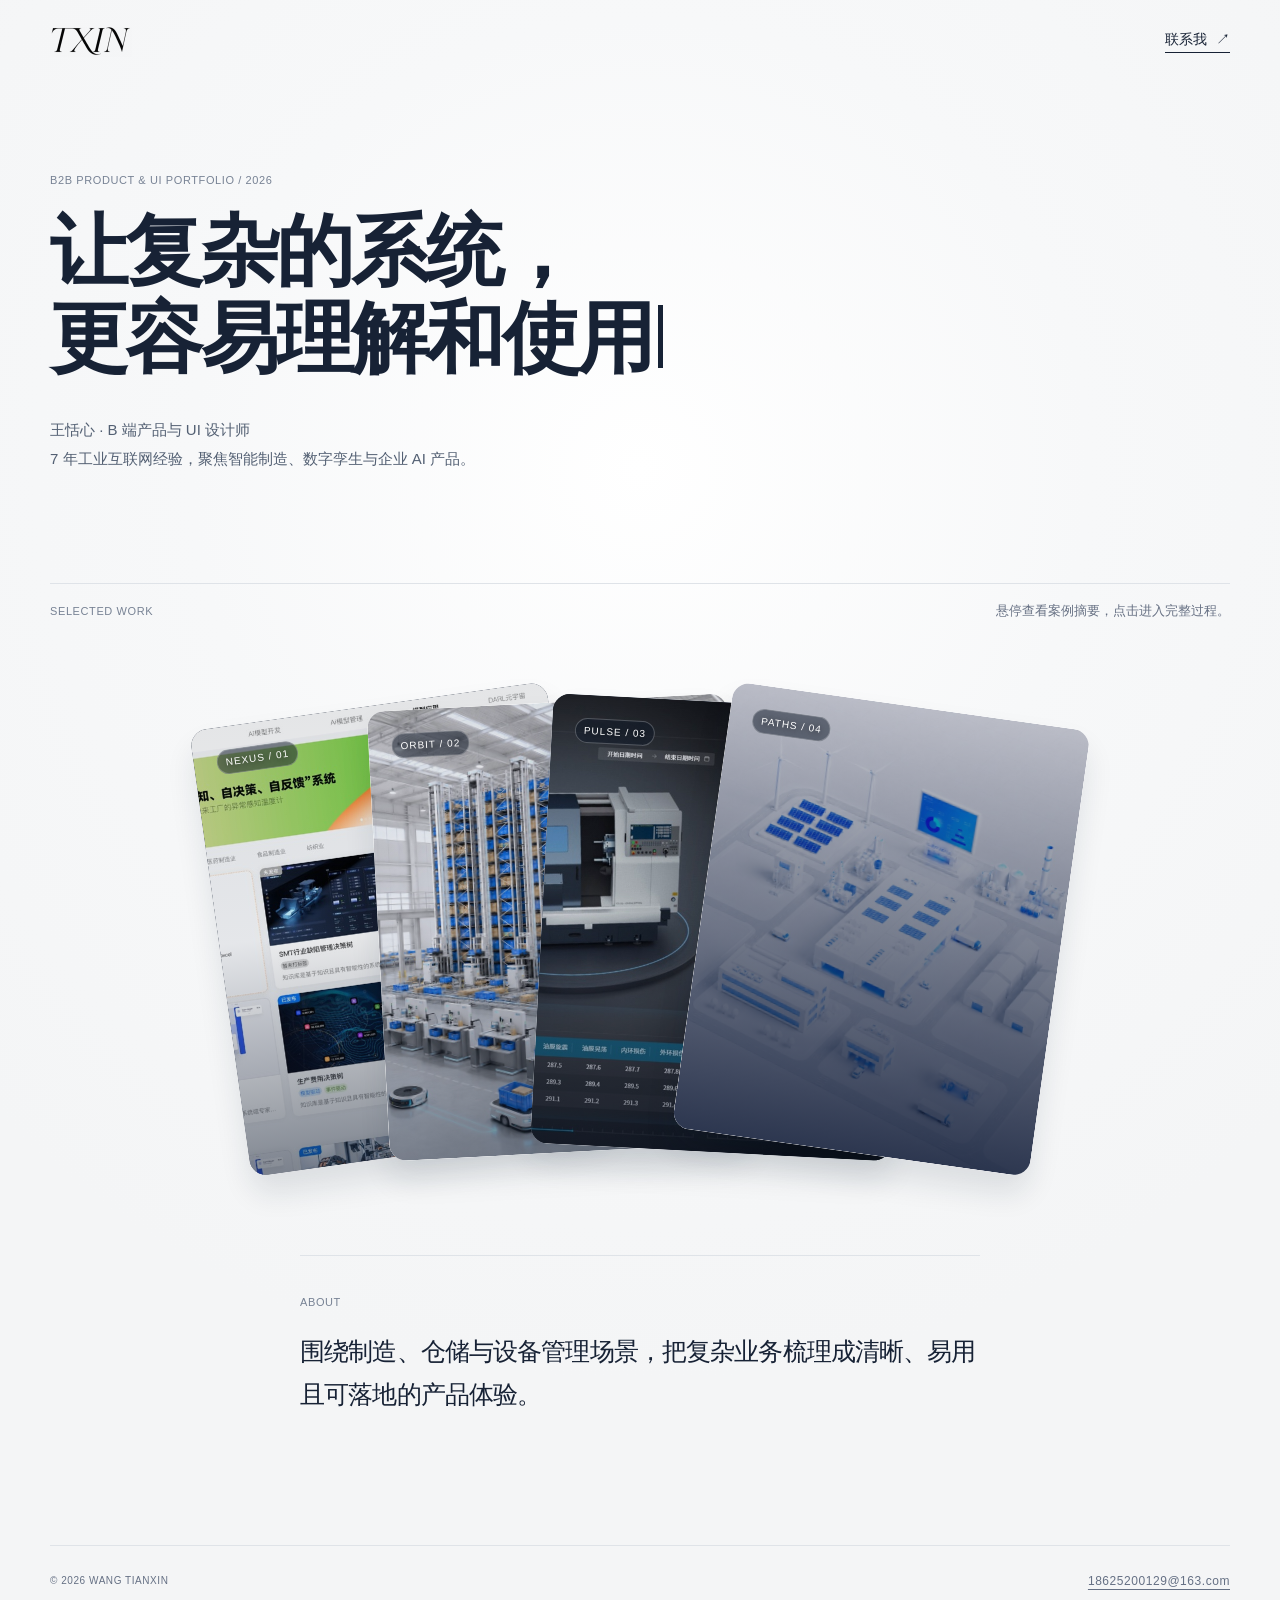
==== commit 26bafe3c: "Update homepage and EPMS visuals" ====
--- a/index.html
+++ b/index.html
@@ -1,6 +1,7 @@
 <!doctype html>
 <html lang="zh-CN">
   <head>
+    <link rel="icon" type="image/png" href="/favicon-64.png">
     <meta charset="UTF-8" />
     <meta name="viewport" content="width=device-width, initial-scale=1.0" />
     <meta name="description" content="B 端产品案例作品集" />
@@ -10,7 +11,7 @@
   </head>
   <body>
     <header class="site-header">
-      <a class="wordmark" href="index.html" aria-label="回到首页"><img class="txin-logo" src="assets/txin-logo.png" alt="TXIN" /></a>
+      <a class="wordmark" href="index.html" aria-label="回到首页"><img class="txin-logo" src="assets/txin-logo-home.png" alt="TXIN" /></a>
       <a class="contact-link" href="mailto:18625200129@163.com">联系我 <span aria-hidden="true">↗</span></a>
     </header>
 
@@ -31,7 +32,7 @@
           <a class="case-card card-1" href="cases/operations-platform.html" aria-describedby="case-1-summary">
             <div class="card-visual visual-1 card-cover card-darl" aria-hidden="true">
               <span class="visual-kicker">NEXUS / 01</span>
-              <img src="assets/darl-home-card.jpg" alt="" loading="lazy" />
+              <img src="assets/darl-home-card.jpg" alt="" decoding="async" />
             </div>
             <div class="card-detail" id="case-1-summary">
               <p class="card-index">01 / 工业元宇宙</p>
@@ -44,7 +45,7 @@
           <a class="case-card card-2" href="cases/supply-chain.html" aria-describedby="case-2-summary">
             <div class="card-visual visual-2 k1-card-cover card-cover" aria-hidden="true">
               <span class="visual-kicker">ORBIT / 02</span>
-              <img src="assets/k1-home-card.jpg" alt="" loading="lazy" />
+              <img src="assets/k1-home-card.jpg" alt="" decoding="async" />
             </div>
             <div class="card-detail" id="case-2-summary">
               <p class="card-index">02 / 智能仓储 · 视频案例</p>
@@ -57,7 +58,7 @@
           <a class="case-card card-3" href="cases/data-insights.html" aria-describedby="case-3-summary">
             <div class="card-visual visual-3 card-cover card-epms" aria-hidden="true">
               <span class="visual-kicker">PULSE / 03</span>
-              <img src="assets/epms/equipment-health-dashboard.jpg" alt="" loading="lazy" />
+              <img src="assets/epms/home-card.jpg" alt="" decoding="async" />
             </div>
             <div class="card-detail" id="case-3-summary">
               <p class="card-index">03 / 设备管理</p>
@@ -83,7 +84,7 @@
           <a class="case-card card-5" href="cases/mega-os.html" aria-describedby="case-5-summary">
             <div class="card-visual visual-5 mega-card-cover card-cover" aria-hidden="true">
               <span class="visual-kicker">PATHS / 04</span>
-              <img src="assets/mega-home.png" alt="" loading="lazy" />
+              <img src="assets/mega-home-card.jpg" alt="" decoding="async" />
             </div>
             <div class="card-detail" id="case-5-summary">
               <p class="card-index">04 / 产品探索</p>
--- a/styles.css
+++ b/styles.css
@@ -79,6 +79,8 @@
 .diagnostic-v2-header h2 { font-size:clamp(11px,2vw,24px); }
 .design-image-frame { overflow:hidden; transition:opacity 180ms ease; }
 .design-image-frame.is-fading { opacity:0; }
+.epms-showcase .design-image-frame { padding:0; }
+.epms-showcase .design-image { object-fit:cover; }
 .workflow-carousel { position:relative; width:100%; height:100%; }
 .workflow-carousel .workflow-image { display:block; width:100%; height:100%; object-fit:contain; }
 .workflow-nav { box-sizing:border-box; display:grid; place-items:center; position:absolute; z-index:2; top:50%; width:38px; height:38px; padding:0; border:1px solid #cfd8e3; border-radius:50%; color:#172235; background:#fffffff0; font-size:0; box-shadow:0 5px 15px #15223524; cursor:pointer; transform:translateY(-50%); transition:opacity 160ms ease,transform 160ms ease; }
@@ -100,7 +102,9 @@
 @media (max-width:760px) { .card-1 { --x:-38vw; --r:-9deg; }.card-2 { --x:-19vw; --r:-4.5deg; }.card-3 { --x:0; --r:0deg; }.card-4 { --x:19vw; --r:4.5deg; }.card-5 { --x:38vw; --r:9deg; } }
 .card-4 { display:none; }.card-1 { --x:-210px; --r:-8deg; }.card-2 { --x:-70px; --r:-3deg; }.card-3 { --x:70px; --r:3deg; }.card-5 { --x:210px; --r:8deg; }
 @media (max-width:760px) { .card-1 { --x:-31vw; --r:-7deg; }.card-2 { --x:-10vw; --r:-2deg; }.card-3 { --x:10vw; --r:2deg; }.card-5 { --x:31vw; --r:7deg; } }
-.mega-hero { position:relative; display:grid; align-content:center; overflow:hidden; padding:42px; color:#edf5ff; background:radial-gradient(circle at 50% 44%,#6e489e 0 2%,#3e296e 26%,#1b1639 62%,#111126 100%); }.mega-hero::before,.mega-hero::after { content:""; position:absolute; left:50%; top:47%; width:67%; aspect-ratio:1; border:1px solid #dfc7ff38; border-radius:50%; transform:translate(-50%,-50%); }.mega-hero::after { width:42%; border-color:#a991e46e; }.mega-hero-brand { position:relative; z-index:1; display:grid; justify-items:center; gap:6px; }.mega-hero-brand span,.mega-hero-brand small { color:#dacdf3; font:11px var(--font-sans); letter-spacing:.15em; }.mega-hero-brand b { font-size:clamp(38px,6vw,66px); letter-spacing:.08em; }.mega-path-grid { position:relative; z-index:1; display:grid; grid-template-columns:repeat(2,1fr); gap:12px; width:min(700px,100%); margin:38px auto 0; }.mega-path-grid article { min-height:145px; padding:21px; border:1px solid #dfc7ff4d; border-radius:10px; background:#14142ab8; }.mega-path-grid p { margin:0 0 18px; color:#bda7e6; font:10px var(--font-sans); letter-spacing:.14em; }.mega-path-grid h2 { margin:0; color:#fff; font-size:19px; letter-spacing:-.04em; }.mega-path-grid span { display:block; margin-top:10px; color:#c7c0d9; font-size:12px; line-height:1.7; }
+.mega-hero { position:relative; display:grid; align-content:center; overflow:hidden; padding:42px; color:#edf5ff; background:linear-gradient(180deg,#10121624 0%,#10121684 100%),url("assets/mega-hero-background.png") center/cover no-repeat; }.mega-hero::before,.mega-hero::after { display:none; }.mega-hero-brand { position:relative; z-index:1; display:grid; justify-items:center; gap:6px; }.mega-hero-brand span,.mega-hero-brand small { color:#dacdf3; font:11px var(--font-sans); letter-spacing:.15em; }.mega-hero-brand b { font-size:clamp(38px,6vw,66px); letter-spacing:.08em; }.mega-path-grid { position:relative; z-index:1; display:grid; grid-template-columns:repeat(2,1fr); gap:12px; width:min(700px,100%); margin:38px auto 0; }.mega-path-grid article { min-height:145px; padding:21px; border:1px solid #dfc7ff4d; border-radius:10px; background:#14142ab8; }.mega-path-grid p { margin:0 0 18px; color:#bda7e6; font:10px var(--font-sans); letter-spacing:.14em; }.mega-path-grid h2 { margin:0; color:#fff; font-size:19px; letter-spacing:-.04em; }.mega-path-grid span { display:block; margin-top:10px; color:#c7c0d9; font-size:12px; line-height:1.7; }
+.mega-planet-layer { position:absolute; inset:0; z-index:0; overflow:hidden; pointer-events:none; }.mega-planet { position:absolute; border-radius:50%; opacity:.36; mix-blend-mode:screen; will-change:transform,opacity; animation:megaPlanetFloat 8s ease-in-out infinite alternate; }.mega-planet-purple { left:34.5%; top:24%; width:9%; aspect-ratio:1; background:radial-gradient(circle at 38% 35%,#c5b3ff 0 8%,#7960d9 37%,#3f2d91 67%,transparent 71%); filter:drop-shadow(0 0 12px #8c6fff); }.mega-planet-orange { left:55%; top:36%; width:10%; aspect-ratio:1; background:radial-gradient(circle at 38% 35%,#ffe18c 0 8%,#ff9d22 35%,#c9550c 66%,transparent 71%); filter:drop-shadow(0 0 14px #ff8b2b); animation-delay:-3s; }.mega-planet-blue { left:61%; top:14%; width:8%; aspect-ratio:1; background:radial-gradient(circle at 38% 35%,#90e8ff 0 8%,#3d84ec 36%,#273997 67%,transparent 71%); filter:drop-shadow(0 0 12px #4f8dff); animation-duration:10s; animation-delay:-5s; } @keyframes megaPlanetFloat { from { transform:translate3d(-3px,2px,0) scale(.96); opacity:.24; } to { transform:translate3d(5px,-6px,0) scale(1.04); opacity:.48; } } @media (prefers-reduced-motion: reduce) { .mega-planet { animation:none; } }
+.path-video-showcase { padding:0; background:#101722; }.path-video-showcase .case-label { margin:0; padding:22px 24px 0; color:#b7c6d8; }.path-video-showcase h2 { margin:8px 24px 20px; color:#fff; font-size:clamp(24px,3vw,34px); letter-spacing:-.04em; }.path-video { height:auto; aspect-ratio:auto; object-fit:contain; background:#101722; }
 @media (max-width:760px) { .mega-hero { min-height:440px; padding:28px 18px; }.mega-path-grid { grid-template-columns:1fr; margin-top:28px; }.mega-path-grid article { min-height:0; padding:17px; } }
 .darl-gallery { margin:0 0 75px; }.darl-gallery-frame { position:relative; aspect-ratio:16 / 9; overflow:hidden; border-radius:16px; background:#101b2d; box-shadow:0 14px 30px #1520341c; }.darl-gallery-image { display:block; width:100%; height:100%; object-fit:cover; transition:opacity 180ms ease; }.darl-gallery-image.is-fading { opacity:0; }.darl-gallery-nav { position:absolute; top:50%; z-index:1; width:42px; height:42px; padding:0 0 2px; border:1px solid #ffffff73; border-radius:50%; color:#fff; background:#101b2da6; font:32px/1 Arial,sans-serif; cursor:pointer; transform:translateY(-50%); transition:background-color 180ms ease,opacity 180ms ease; }.darl-gallery-nav:hover:not(:disabled),.darl-gallery-nav:focus-visible { background:#101b2de0; outline:none; }.darl-gallery-nav:disabled { opacity:.28; cursor:default; }.darl-gallery-prev { left:18px; }.darl-gallery-next { right:18px; }.darl-gallery-count { position:absolute; right:20px; bottom:18px; margin:0; padding:5px 8px; border-radius:999px; color:#fff; background:#101b2da8; font-size:11px; letter-spacing:.08em; }
 .workflow-nav:hover:not(:disabled),.workflow-nav:focus-visible { transform:translateY(-50%) scale(1.06); outline:none; }
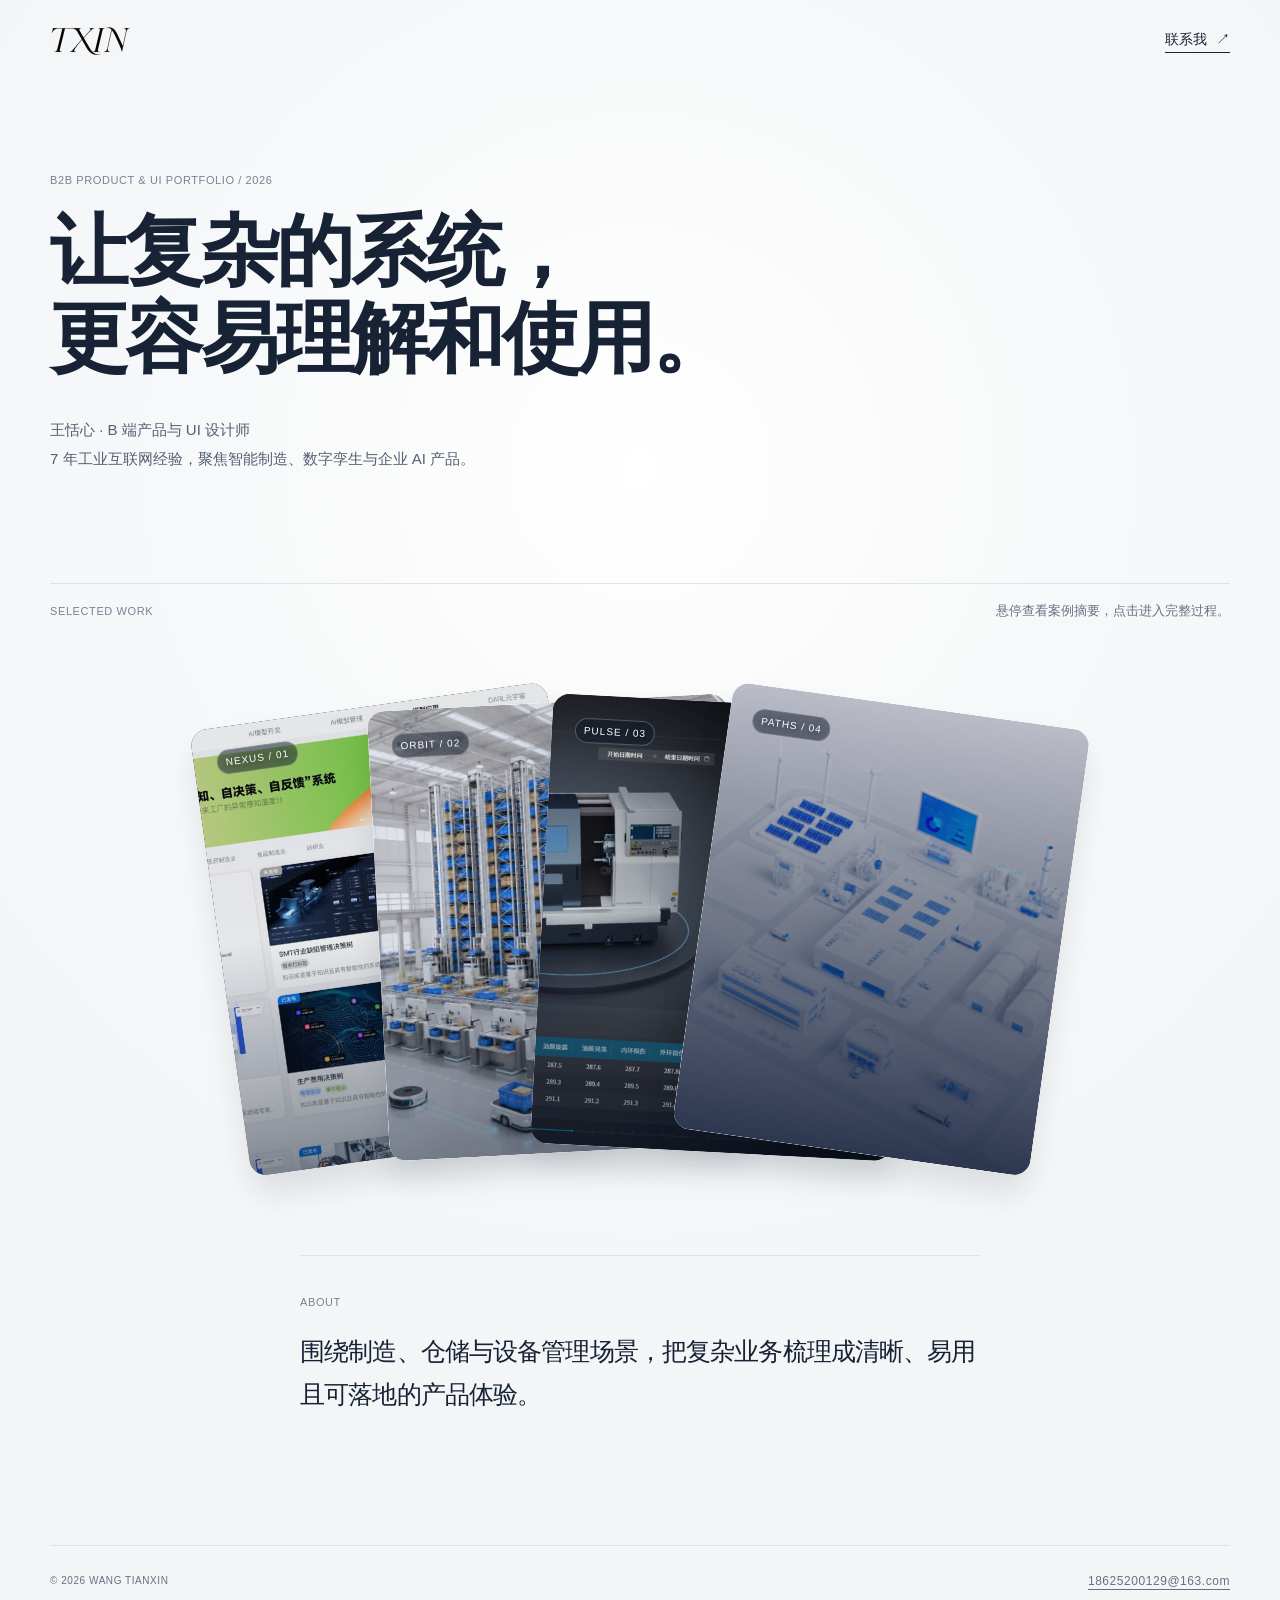
==== commit 89351a9c: "Optimize media loading and dedupe DARL gallery" ====
--- a/index.html
+++ b/index.html
@@ -32,7 +32,7 @@
           <a class="case-card card-1" href="cases/operations-platform.html" aria-describedby="case-1-summary">
             <div class="card-visual visual-1 card-cover card-darl" aria-hidden="true">
               <span class="visual-kicker">NEXUS / 01</span>
-              <img src="assets/darl-home-card.jpg" alt="" decoding="async" />
+              <img src="assets/darl-home-card.jpg" alt="" loading="lazy" decoding="async" fetchpriority="low" />
             </div>
             <div class="card-detail" id="case-1-summary">
               <p class="card-index">01 / 工业元宇宙</p>
@@ -45,7 +45,7 @@
           <a class="case-card card-2" href="cases/supply-chain.html" aria-describedby="case-2-summary">
             <div class="card-visual visual-2 k1-card-cover card-cover" aria-hidden="true">
               <span class="visual-kicker">ORBIT / 02</span>
-              <img src="assets/k1-home-card.jpg" alt="" decoding="async" />
+              <img src="assets/k1-home-card.jpg" alt="" loading="lazy" decoding="async" fetchpriority="low" />
             </div>
             <div class="card-detail" id="case-2-summary">
               <p class="card-index">02 / 智能仓储 · 视频案例</p>
@@ -58,7 +58,7 @@
           <a class="case-card card-3" href="cases/data-insights.html" aria-describedby="case-3-summary">
             <div class="card-visual visual-3 card-cover card-epms" aria-hidden="true">
               <span class="visual-kicker">PULSE / 03</span>
-              <img src="assets/epms/home-card.jpg" alt="" decoding="async" />
+              <img src="assets/epms/home-card.jpg" alt="" decoding="async" fetchpriority="high" />
             </div>
             <div class="card-detail" id="case-3-summary">
               <p class="card-index">03 / 设备管理</p>
@@ -71,7 +71,7 @@
           <a class="case-card card-4" href="cases/customer-success.html" aria-describedby="case-4-summary">
             <div class="card-visual visual-4 card-cover card-ai" aria-hidden="true">
               <span class="visual-kicker">ANCHOR / 04</span>
-              <img src="assets/ai-home-card.jpg" alt="" loading="lazy" />
+              <img src="assets/ai-home-card.jpg" alt="" loading="lazy" decoding="async" fetchpriority="low" />
             </div>
             <div class="card-detail" id="case-4-summary">
               <p class="card-index">04 / 企业 AI</p>
@@ -84,7 +84,7 @@
           <a class="case-card card-5" href="cases/mega-os.html" aria-describedby="case-5-summary">
             <div class="card-visual visual-5 mega-card-cover card-cover" aria-hidden="true">
               <span class="visual-kicker">PATHS / 04</span>
-              <img src="assets/mega-home-card.jpg" alt="" decoding="async" />
+              <img src="assets/mega-home-card.jpg" alt="" loading="lazy" decoding="async" fetchpriority="low" />
             </div>
             <div class="card-detail" id="case-5-summary">
               <p class="card-index">04 / 产品探索</p>
--- a/styles.css
+++ b/styles.css
@@ -79,8 +79,10 @@
 .diagnostic-v2-header h2 { font-size:clamp(11px,2vw,24px); }
 .design-image-frame { overflow:hidden; transition:opacity 180ms ease; }
 .design-image-frame.is-fading { opacity:0; }
-.epms-showcase .design-image-frame { padding:0; }
-.epms-showcase .design-image { object-fit:cover; }
+.epms-showcase .design-image-frame { padding:10px; background:#fff; }
+.epms-showcase .design-image { border:1px solid #dbe2e9; border-radius:9px; object-fit:contain; object-position:top center; }
+.epms-showcase .design-image-frame[data-fit="cover"] .design-image { object-fit:cover; }
+.epms-lead { margin-bottom:20px; }.project-tags { display:flex; flex-wrap:wrap; gap:8px; margin:0 0 70px; padding:0; list-style:none; }.project-tags li,.design-points li { border:1px solid #d7dde4; border-radius:999px; color:#5e6d80; background:#fff; font-size:12px; line-height:1; }.project-tags li { padding:8px 10px; }.case-boundary { max-width:730px; margin:0 0 40px 210px; color:#8993a1; font-size:12px; line-height:1.8; }.showcase-intro { margin:14px 0 0; color:#687589; font-size:14px; line-height:1.8; }.design-points { display:flex; flex-wrap:wrap; grid-column:2; gap:8px; margin:14px 0 0; padding:0; list-style:none; }.design-points li { padding:7px 9px; }.case-result-note { margin-top:16px !important; color:#7a8595 !important; font-size:13px !important; line-height:1.8 !important; }
 .workflow-carousel { position:relative; width:100%; height:100%; }
 .workflow-carousel .workflow-image { display:block; width:100%; height:100%; object-fit:contain; }
 .workflow-nav { box-sizing:border-box; display:grid; place-items:center; position:absolute; z-index:2; top:50%; width:38px; height:38px; padding:0; border:1px solid #cfd8e3; border-radius:50%; color:#172235; background:#fffffff0; font-size:0; box-shadow:0 5px 15px #15223524; cursor:pointer; transform:translateY(-50%); transition:opacity 160ms ease,transform 160ms ease; }
@@ -105,7 +107,10 @@
 .mega-hero { position:relative; display:grid; align-content:center; overflow:hidden; padding:42px; color:#edf5ff; background:linear-gradient(180deg,#10121624 0%,#10121684 100%),url("assets/mega-hero-background.png") center/cover no-repeat; }.mega-hero::before,.mega-hero::after { display:none; }.mega-hero-brand { position:relative; z-index:1; display:grid; justify-items:center; gap:6px; }.mega-hero-brand span,.mega-hero-brand small { color:#dacdf3; font:11px var(--font-sans); letter-spacing:.15em; }.mega-hero-brand b { font-size:clamp(38px,6vw,66px); letter-spacing:.08em; }.mega-path-grid { position:relative; z-index:1; display:grid; grid-template-columns:repeat(2,1fr); gap:12px; width:min(700px,100%); margin:38px auto 0; }.mega-path-grid article { min-height:145px; padding:21px; border:1px solid #dfc7ff4d; border-radius:10px; background:#14142ab8; }.mega-path-grid p { margin:0 0 18px; color:#bda7e6; font:10px var(--font-sans); letter-spacing:.14em; }.mega-path-grid h2 { margin:0; color:#fff; font-size:19px; letter-spacing:-.04em; }.mega-path-grid span { display:block; margin-top:10px; color:#c7c0d9; font-size:12px; line-height:1.7; }
 .mega-planet-layer { position:absolute; inset:0; z-index:0; overflow:hidden; pointer-events:none; }.mega-planet { position:absolute; border-radius:50%; opacity:.36; mix-blend-mode:screen; will-change:transform,opacity; animation:megaPlanetFloat 8s ease-in-out infinite alternate; }.mega-planet-purple { left:34.5%; top:24%; width:9%; aspect-ratio:1; background:radial-gradient(circle at 38% 35%,#c5b3ff 0 8%,#7960d9 37%,#3f2d91 67%,transparent 71%); filter:drop-shadow(0 0 12px #8c6fff); }.mega-planet-orange { left:55%; top:36%; width:10%; aspect-ratio:1; background:radial-gradient(circle at 38% 35%,#ffe18c 0 8%,#ff9d22 35%,#c9550c 66%,transparent 71%); filter:drop-shadow(0 0 14px #ff8b2b); animation-delay:-3s; }.mega-planet-blue { left:61%; top:14%; width:8%; aspect-ratio:1; background:radial-gradient(circle at 38% 35%,#90e8ff 0 8%,#3d84ec 36%,#273997 67%,transparent 71%); filter:drop-shadow(0 0 12px #4f8dff); animation-duration:10s; animation-delay:-5s; } @keyframes megaPlanetFloat { from { transform:translate3d(-3px,2px,0) scale(.96); opacity:.24; } to { transform:translate3d(5px,-6px,0) scale(1.04); opacity:.48; } } @media (prefers-reduced-motion: reduce) { .mega-planet { animation:none; } }
 .path-video-showcase { padding:0; background:#101722; }.path-video-showcase .case-label { margin:0; padding:22px 24px 0; color:#b7c6d8; }.path-video-showcase h2 { margin:8px 24px 20px; color:#fff; font-size:clamp(24px,3vw,34px); letter-spacing:-.04em; }.path-video { height:auto; aspect-ratio:auto; object-fit:contain; background:#101722; }
+.mvp-badge { display:inline-block; margin:0 0 .18em .2em; padding:.38em .62em; border:1px solid #7b87981f; border-radius:999px; color:#687589; background:#fff; font:600 12px var(--font-sans); letter-spacing:.08em; vertical-align:middle; white-space:nowrap; }
+.mega-hero-brand { will-change:transform; animation:megaContentFloat 5.4s ease-in-out infinite alternate; }.mega-planet { opacity:.5; animation:megaPlanetFloat 5.6s ease-in-out infinite alternate; }.mega-planet-orange { animation-delay:-2.2s; }.mega-planet-blue { animation-duration:7.2s; animation-delay:-4s; } @keyframes megaPlanetFloat { from { transform:translate3d(-14px,10px,0) scale(.9); opacity:.28; } to { transform:translate3d(16px,-18px,0) scale(1.14); opacity:.72; } } @keyframes megaContentFloat { from { transform:translateY(4px); } to { transform:translateY(-5px); } } @media (prefers-reduced-motion: reduce) { .mega-planet,.mega-hero-brand { animation:none; } }
 @media (max-width:760px) { .mega-hero { min-height:440px; padding:28px 18px; }.mega-path-grid { grid-template-columns:1fr; margin-top:28px; }.mega-path-grid article { min-height:0; padding:17px; } }
+@media (max-width:760px) { .epms-showcase .design-image-frame { padding:8px; }.project-tags { margin-bottom:58px; }.case-boundary { margin:0 0 30px; }.design-points { grid-column:auto; } }
 .darl-gallery { margin:0 0 75px; }.darl-gallery-frame { position:relative; aspect-ratio:16 / 9; overflow:hidden; border-radius:16px; background:#101b2d; box-shadow:0 14px 30px #1520341c; }.darl-gallery-image { display:block; width:100%; height:100%; object-fit:cover; transition:opacity 180ms ease; }.darl-gallery-image.is-fading { opacity:0; }.darl-gallery-nav { position:absolute; top:50%; z-index:1; width:42px; height:42px; padding:0 0 2px; border:1px solid #ffffff73; border-radius:50%; color:#fff; background:#101b2da6; font:32px/1 Arial,sans-serif; cursor:pointer; transform:translateY(-50%); transition:background-color 180ms ease,opacity 180ms ease; }.darl-gallery-nav:hover:not(:disabled),.darl-gallery-nav:focus-visible { background:#101b2de0; outline:none; }.darl-gallery-nav:disabled { opacity:.28; cursor:default; }.darl-gallery-prev { left:18px; }.darl-gallery-next { right:18px; }.darl-gallery-count { position:absolute; right:20px; bottom:18px; margin:0; padding:5px 8px; border-radius:999px; color:#fff; background:#101b2da8; font-size:11px; letter-spacing:.08em; }
 .workflow-nav:hover:not(:disabled),.workflow-nav:focus-visible { transform:translateY(-50%) scale(1.06); outline:none; }
 .workflow-nav:disabled { opacity:.35; cursor:default; }
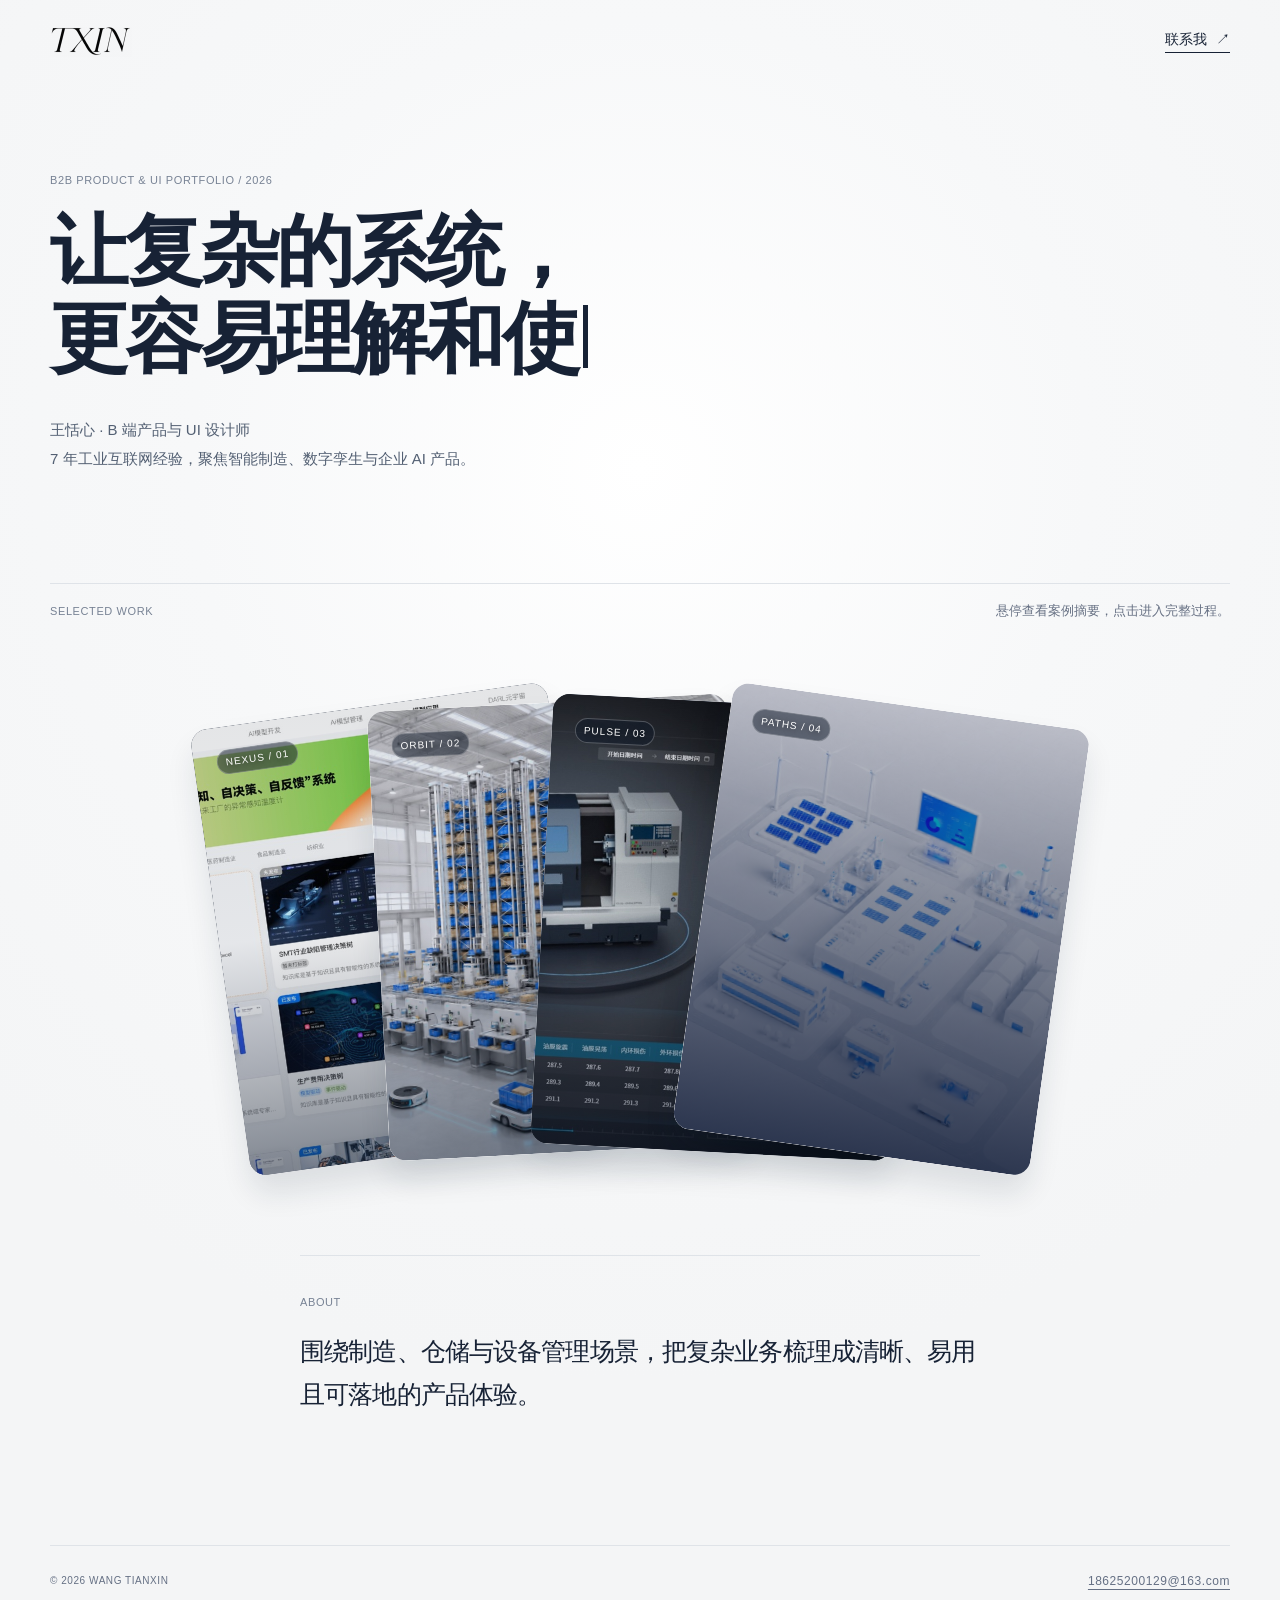
==== commit 179ccd48: "Refresh homepage stylesheet cache" ====
--- a/index.html
+++ b/index.html
@@ -6,7 +6,7 @@
     <meta name="viewport" content="width=device-width, initial-scale=1.0" />
     <meta name="description" content="B 端产品案例作品集" />
     <title>Hello TXIN</title>
-    <link rel="stylesheet" href="styles.css" />
+    <link rel="stylesheet" href="styles.css?v=mobile-cards-1" />
     <script src="site.js" defer></script>
   </head>
   <body>
--- a/styles.css
+++ b/styles.css
@@ -1,4 +1,4 @@
-:root { --ink:#172235; --muted:#667083; --paper:#f4f5f6; --line:#dfe3e8; --card-w: 360px; --font-sans:"PingFang SC", "PingFang TC", "Hiragino Sans GB", "Microsoft YaHei", Arial, sans-serif; }
+:root { --ink:#172235; --muted:#667083; --paper:#f4f5f6; --line:#dfe3e8; --card-w: 360px; --card-h:450px; --font-sans:"PingFang SC", "PingFang TC", "Hiragino Sans GB", "Microsoft YaHei", Arial, sans-serif; }
 * { box-sizing:border-box; }
 html { background:var(--paper); }
 body { margin:0; min-width:320px; color:var(--ink); font-family:var(--font-sans); background:radial-gradient(circle at 50% 29%, #fff 0, #f7f8f9 28rem, var(--paper) 57rem); }
@@ -14,7 +14,7 @@
 .intro-copy { margin:35px 0 0; color:#536073; font-size:15px; line-height:1.9; }
 .work { width:min(1180px, calc(100% - 48px)); margin:110px auto 0; }.section-heading { display:flex; justify-content:space-between; align-items:baseline; border-top:1px solid var(--line); padding-top:18px; }.section-heading .eyebrow { margin:0; }.section-heading > p:last-child { color:var(--muted); font-size:13px; margin:0; }
 .case-deck { height:575px; max-width:900px; margin:36px auto 0; position:relative; isolation:isolate; }
-.case-card { --x:0px; --r:0deg; width:var(--card-w); height:450px; position:absolute; left:50%; top:46px; transform:translateX(calc(-50% + var(--x))) rotate(var(--r)); transform-origin:center bottom; border-radius:17px; overflow:hidden; box-shadow:0 19px 30px #1520341c; background:#fff; transition:transform 240ms cubic-bezier(.2,.75,.25,1), box-shadow 240ms ease; outline-offset:7px; }
+.case-card { --x:0px; --r:0deg; width:var(--card-w); height:var(--card-h); position:absolute; left:50%; top:46px; transform:translateX(calc(-50% + var(--x))) rotate(var(--r)); transform-origin:center bottom; border-radius:17px; overflow:hidden; box-shadow:0 19px 30px #1520341c; background:#fff; transition:transform 240ms cubic-bezier(.2,.75,.25,1), box-shadow 240ms ease; outline-offset:7px; }
 .case-card:hover, .case-card:focus-visible, .case-card.is-open { transform:translateX(calc(-50% + var(--x))) translateY(-20px) scale(1.035) rotate(0deg); box-shadow:0 29px 42px #15203436; z-index:10 !important; }
 .case-card:focus-visible { outline:2px solid #172235; }
 .card-1 { --x:-210px; --r:-8deg; z-index:1; }.card-2 { --x:-74px; --r:-3deg; z-index:2; }.card-3 { --x:72px; --r:3deg; z-index:3; }.card-4 { --x:212px; --r:8deg; z-index:4; }
@@ -27,7 +27,7 @@
 .card-detail { position:absolute; left:0; right:0; bottom:0; padding:24px; color:#fff; background:linear-gradient(0deg,#101b2dec 0%,#101b2ec7 58%,transparent 100%); opacity:0; transform:translateY(12px); transition:opacity 180ms ease, transform 180ms ease; }.case-card:hover .card-detail,.case-card:focus-visible .card-detail,.case-card.is-open .card-detail { opacity:1; transform:translateY(0); }.card-index { font-size:10px; margin:0 0 7px; color:#c8d2de; }.card-detail h2 { margin:0; font-size:23px; letter-spacing:-.04em; }.card-detail > p:not(.card-index) { margin:8px 0 16px; font-size:13px; line-height:1.65; }.card-detail span { font-size:12px; border-bottom:1px solid #ffffffb2; padding-bottom:2px; }.card-detail b { margin-left:5px; }
 .about { max-width:680px; margin:24px auto 130px; padding-top:40px; border-top:1px solid var(--line); }.about > p:last-child { margin:0; font-size:25px; line-height:1.7; letter-spacing:-.035em; } footer { border-top:1px solid var(--line); height:70px; color:#657084; font-size:10px; } footer a { font-size:12px; text-decoration:underline; text-underline-offset:4px; }
 .case-page { background:#f6f7f8; }.case-main { width:min(940px, calc(100% - 48px)); margin:92px auto 130px; }.back-link { display:inline-block; font-size:13px; color:var(--muted); margin-bottom:66px; }.case-label { font:11px var(--font-sans); color:#687589; letter-spacing:.08em; margin:0 0 20px; }.case-main h1 { font-size:clamp(44px, 6vw, 74px); }.case-lead { max-width:650px; margin:25px 0 70px; color:#526073; font-size:18px; line-height:1.75; }.case-hero { min-height:430px; border-radius:16px; margin-bottom:75px; }.video-showcase { margin-bottom:75px; overflow:hidden; border-radius:16px; background:#d8a12d; }.case-video { display:block; width:100%; aspect-ratio:16 / 9; background:#172235; object-fit:cover; }.case-content { display:grid; grid-template-columns:180px 1fr; gap:30px; padding:34px 0; border-top:1px solid var(--line); }.case-content h2 { margin:0; font-size:14px; }.case-content p,.case-content li { color:#536073; font-size:15px; line-height:1.9; }.case-content p { margin:0; }.case-content ul { margin:0; padding-left:20px; }.case-result { color:var(--ink) !important; font-size:22px !important; font-weight:600; letter-spacing:-.03em; }.diagnostic-hero { aspect-ratio:16 / 9; min-height:0; overflow:hidden; border:1px solid #0c718d; border-radius:16px; color:#e5fbff; background:radial-gradient(circle at 38% 42%,#12364c 0,#05131d 38%,#03070b 100%); box-shadow:0 18px 40px #03192338; }.diagnostic-topbar { height:44px; padding:0 18px; display:flex; align-items:center; justify-content:space-between; border-bottom:1px solid #1b7591; color:#c7f7ff; font:600 10px var(--font-sans); letter-spacing:.14em; }.live-dot { display:inline-block; width:7px; height:7px; margin-right:5px; border-radius:50%; background:#1ce6b8; box-shadow:0 0 0 0 #1ce6b87a; animation:statusPulse 1.8s infinite; }.diagnostic-main { height:calc(100% - 44px); display:grid; grid-template-columns:41% 59%; }.machine-zone { position:relative; overflow:hidden; border-right:1px solid #15506a; background:linear-gradient(130deg,#101f2a 0%,#061018 100%); }.machine-rotation { width:100%; height:100%; display:block; object-fit:cover; opacity:.95; }.device-info-card,.health-summary { position:absolute; left:14px; width:46%; padding:11px 12px; border:1px solid #1686a6; background:#07131dd9; box-shadow:0 8px 20px #0006; }.device-info-card { top:14px; }.health-summary { bottom:14px; }.device-info-card p,.health-summary p { margin:0 0 8px; color:#d8faff; font-size:10px; font-weight:600; }.device-info-card dl { margin:0; }.device-info-card dl div { display:flex; justify-content:space-between; gap:8px; padding:4px 0; font-size:9px; }.device-info-card dt { color:#8faebb; }.device-info-card dd { margin:0; color:#e5fbff; text-align:right; }.device-info-card dd b { color:#f4c84b; }.health-summary span { display:block; margin:4px 0; font-size:8px; }.health-good { color:#22dda2; }.health-watch { color:#f5c75e; }.health-alert { color:#ff615e; }.analytics-zone { display:grid; grid-template-rows:auto auto 1fr; gap:9px; padding:12px; min-width:0; }.metric-strip,.scatter-row { display:grid; grid-template-columns:repeat(3,1fr); gap:8px; }.metric-strip > div,.scatter-panel,.trend-panel { border:1px solid #0a5a73; background:#07131ebf; }.metric-strip > div { padding:9px; }.metric-strip span { display:block; color:#85a9b7; font-size:8px; }.metric-strip strong { margin-top:4px; color:#6ee9ff; font:600 clamp(16px,2vw,25px) var(--font-sans); letter-spacing:-.04em; }.metric-strip strong.warning { color:#ffc94c; }.metric-strip em { margin-left:3px; color:#91aeba; font-size:8px; font-style:normal; }.scatter-panel { padding:6px; }.scatter-panel b { color:#c5f4fa; font-size:8px; }.scatter-canvas { position:relative; height:62px; margin-top:5px; overflow:hidden; background-image:linear-gradient(#18516666 1px,transparent 1px),linear-gradient(90deg,#18516666 1px,transparent 1px); background-size:25% 33%; }.scatter-canvas i { position:absolute; width:5px; height:5px; border-radius:50%; background:#10c9ed; box-shadow:0 0 7px #10c9ed; animation:dotPulse 2.4s infinite alternate; }.scatter-canvas i:nth-child(1){left:18%;top:42%}.scatter-canvas i:nth-child(2){left:45%;top:22%;background:#ff5353;animation-delay:-1s}.scatter-canvas i:nth-child(3){left:70%;top:56%;background:#ffc94c;animation-delay:-.4s}.scatter-canvas i:nth-child(4){left:83%;top:31%;animation-delay:-1.5s}.scatter-canvas i:nth-child(5){left:32%;top:74%;background:#ff5353;animation-delay:-.7s}.scatter-canvas.alt i:nth-child(1){left:12%;top:25%}.scatter-canvas.alt i:nth-child(2){left:63%;top:38%}.scatter-canvas.alt i:nth-child(3){left:44%;top:70%}.scatter-canvas.warm i:nth-child(1){left:25%;top:64%}.scatter-canvas.warm i:nth-child(2){left:72%;top:18%}.scatter-canvas.warm i:nth-child(3){left:51%;top:42%}.trend-panel { position:relative; min-height:0; padding:9px; overflow:hidden; }.trend-heading { display:flex; justify-content:space-between; color:#c5f4fa; font-size:9px; }.trend-heading span { color:#52d4ef; }.trend-panel svg { width:100%; height:calc(100% - 18px); margin-top:4px; overflow:visible; }.grid-line { stroke:#236077; stroke-width:1; }.trend-line { fill:none; stroke:#16c2ed; stroke-width:2; stroke-dasharray:750; stroke-dashoffset:750; animation:traceDraw 3.4s ease-in-out infinite alternate; }.anomaly-dot { fill:#ffc94c; filter:drop-shadow(0 0 3px #ffc94c); animation:dotPulse 1.7s infinite alternate; }.anomaly-dot.delay { animation-delay:-.8s; }.trend-callout { position:absolute; left:39%; top:50%; padding:7px 9px; border-radius:3px; color:#5d4500; background:#fff8e6; font-size:8px; box-shadow:0 7px 16px #0008; }.trend-callout span { color:#6f6f6f; font-size:7px; }.design-showcase { padding:68px 0 74px; border-top:1px solid var(--line); }.showcase-heading { max-width:610px; }.showcase-heading .case-label { margin-bottom:14px; }.showcase-heading h2 { margin:0; font-size:clamp(26px, 3.3vw, 40px); line-height:1.35; letter-spacing:-.045em; }.design-tabs { display:flex; gap:8px; margin:32px 0 22px; overflow-x:auto; padding-bottom:2px; }.design-tab { appearance:none; flex:0 0 auto; border:1px solid #d7dde4; border-radius:999px; padding:10px 16px; color:#687589; background:#fff; font:500 14px var(--font-sans); cursor:pointer; transition:background-color 180ms ease,color 180ms ease,border-color 180ms ease; }.design-tab:hover,.design-tab:focus-visible { border-color:#172235; color:#172235; outline:none; }.design-tab:focus-visible { box-shadow:0 0 0 3px #1722352b; }.design-tab.is-active { border-color:#172235; color:#fff; background:#172235; }.design-stage { border:1px solid #dce1e6; border-radius:18px; overflow:hidden; background:#fff; }.design-image-frame { aspect-ratio:16 / 9; display:grid; place-items:center; padding:16px; background:#e8edf1; }.design-image { display:block; width:100%; height:100%; object-fit:contain; transition:opacity 180ms ease; }.design-image.is-fading { opacity:0; }.design-copy { display:grid; grid-template-columns:180px 1fr; gap:30px; padding:28px 32px 31px; }.design-copy .case-label { margin:3px 0 0; }.design-copy h3 { margin:0 0 8px; font-size:20px; letter-spacing:-.03em; }.design-copy > p:not(.case-label) { grid-column:2; margin:0; color:#536073; font-size:14px; line-height:1.8; }
-@media (max-width:760px) { :root{--card-w:min(75vw, 300px)} .site-header,footer,.intro,.work,.case-main { width:calc(100% - 32px); }.site-header { height:68px; }.intro { margin-top:62px; }.work { margin-top:82px; }.section-heading { display:block; }.section-heading > p:last-child { margin-top:12px; line-height:1.6; }.case-deck { height:465px; margin-top:25px; }.case-card { height:370px; top:30px; }.card-1 {--x:-31vw;--r:-7deg}.card-2 {--x:-10vw;--r:-2deg}.card-3 {--x:10vw;--r:2deg}.card-4 {--x:31vw;--r:7deg}.card-visual { padding:17px; }.dashboard,.flow,.chart,.customer-grid { height:245px; left:16px;right:16px;bottom:16px; }.about { margin:0 16px 90px; }.about > p:last-child {font-size:20px}.case-main { margin-top:55px; }.case-content { grid-template-columns:1fr; gap:13px; }.case-hero { min-height:340px; }.diagnostic-hero { aspect-ratio:auto; min-height:710px; }.diagnostic-main { height:calc(100% - 44px); grid-template-columns:1fr; grid-template-rows:310px 1fr; }.machine-zone { border-right:0; border-bottom:1px solid #15506a; }.analytics-zone { padding:10px; }.device-info-card,.health-summary { width:44%; }.design-showcase { padding:52px 0 58px; }.design-image-frame { padding:8px; }.design-copy { grid-template-columns:1fr; gap:10px; padding:22px; }.design-copy .case-label { margin:0; }.design-copy > p:not(.case-label) { grid-column:auto; } }
+@media (max-width:760px) { :root{--card-w:min(75vw, 300px);--card-h:min(93.75vw, 375px)} .site-header,footer,.intro,.work,.case-main { width:calc(100% - 32px); }.site-header { height:68px; }.intro { margin-top:62px; }.work { margin-top:82px; }.section-heading { display:block; }.section-heading > p:last-child { margin-top:12px; line-height:1.6; }.case-deck { height:calc(var(--card-h) + 90px); margin-top:25px; }.case-card { top:30px; }.card-1 {--x:-31vw;--r:-7deg}.card-2 {--x:-10vw;--r:-2deg}.card-3 {--x:10vw;--r:2deg}.card-4 {--x:31vw;--r:7deg}.card-visual { padding:17px; }.dashboard,.flow,.chart,.customer-grid { height:245px; left:16px;right:16px;bottom:16px; }.about { margin:0 16px 90px; }.about > p:last-child {font-size:20px}.case-main { margin-top:55px; }.case-content { grid-template-columns:1fr; gap:13px; }.case-hero { min-height:340px; }.diagnostic-hero { aspect-ratio:auto; min-height:710px; }.diagnostic-main { height:calc(100% - 44px); grid-template-columns:1fr; grid-template-rows:310px 1fr; }.machine-zone { border-right:0; border-bottom:1px solid #15506a; }.analytics-zone { padding:10px; }.device-info-card,.health-summary { width:44%; }.design-showcase { padding:52px 0 58px; }.design-image-frame { padding:8px; }.design-copy { grid-template-columns:1fr; gap:10px; padding:22px; }.design-copy .case-label { margin:0; }.design-copy > p:not(.case-label) { grid-column:auto; } }
 @keyframes statusPulse { 70% { box-shadow:0 0 0 6px transparent; } 100% { box-shadow:0 0 0 0 transparent; } }
 @keyframes dotPulse { to { transform:scale(1.65); opacity:.58; } }
 @keyframes traceDraw { to { stroke-dashoffset:0; } }
@@ -38,8 +38,6 @@
 .diagnostic-v2-main { display:grid; grid-template-columns:52% 48%; min-height:0; }.diagnostic-v2-machine { position:relative; overflow:hidden; border-right:1px solid #27424f; }.diagnostic-v2-rotation { position:absolute; inset:0; width:100%; height:100%; object-fit:cover; object-position:center; opacity:.9; }.diagnostic-info-panel,.diagnostic-health-panel { position:absolute; left:14px; z-index:1; width:38%; padding:9px 11px; border:1px solid #0f9fc5; background:#07111bdc; box-shadow:0 8px 20px #0008; }.diagnostic-info-panel { top:14px; }.diagnostic-health-panel { bottom:12px; }.diagnostic-info-panel h3,.diagnostic-health-panel h3,.diagnostic-analysis-panel h3,.diagnostic-model-panel h3 { color:#e6f8fc; font-size:clamp(8px,1vw,12px); font-weight:600; }.diagnostic-info-panel h3 i,.diagnostic-health-panel h3 i,.diagnostic-analysis-panel h3 i,.diagnostic-model-panel h3 i { display:inline-block; width:8px; height:8px; margin-right:6px; border-radius:2px; background:var(--cyan); box-shadow:0 0 8px #16c8ee; }.diagnostic-info-panel dl { margin:8px 0 0; }.diagnostic-info-panel dl div { display:grid; grid-template-columns:1fr auto; gap:6px; padding:4px 0; font-size:clamp(6px,.72vw,9px); }.diagnostic-info-panel dt { color:#b7cbd2; }.diagnostic-info-panel dd { margin:0; color:#edf9fa; text-align:right; }.diagnostic-info-panel dd b { padding:2px 8px; border-radius:2px; color:#382a00; background:#f1ba00; }.diagnostic-health-panel p { margin-top:5px; font-size:clamp(6px,.7vw,9px); }.diagnostic-health-panel .health-good { color:#21e39d; }.diagnostic-health-panel .health-watch { color:#f7c94d; }.diagnostic-health-panel .health-alert { color:#ff5a57; }
 .diagnostic-v2-analysis { display:grid; grid-template-rows:43% 57%; gap:12px; padding:12px; min-width:0; }.diagnostic-analysis-panel { position:relative; overflow:hidden; padding:9px 10px; border:1px solid #0c5b72; background:#040a0ed6; }.diagnostic-analysis-panel h3 { margin-bottom:8px; }.diagnostic-v2 .scatter-row { display:grid; grid-template-columns:repeat(3,1fr); gap:9px; }.diagnostic-v2 .scatter-panel { padding:0; border:0; background:transparent; }.diagnostic-v2 .scatter-panel b { color:#d8f7fa; font-size:clamp(6px,.72vw,9px); }.diagnostic-v2 .scatter-canvas { height:calc(100% - 15px); min-height:50px; margin-top:4px; background-size:25% 33%; }.diagnostic-v2 .scatter-canvas i,.diagnostic-v2 .anomaly-dot,.diagnostic-v2 .trend-line { animation:none; }.diagnostic-trend-panel { min-height:0; }.diagnostic-trend-heading { display:grid; grid-template-columns:1fr 66px 76px; gap:8px; align-items:center; }.diagnostic-trend-heading h3 { margin:0; }.diagnostic-trend-heading span { padding:5px 7px; border-radius:2px; color:#d7eef4; background:#0c2530; font-size:clamp(6px,.66vw,8px); }.diagnostic-trend-panel svg { width:100%; height:calc(100% - 27px); margin-top:5px; overflow:visible; }.diagnostic-v2 .grid-line { stroke:#16546a; }.diagnostic-v2 .trend-line { stroke:#1bc5ef; stroke-dasharray:none; stroke-dashoffset:0; }.diagnostic-v2 .anomaly-dot { fill:#f6cc4c; filter:none; }.diagnostic-v2 .trend-callout { left:38%; top:52%; padding:7px 9px; border-radius:2px; color:#795500; background:#fff8df; font-size:clamp(6px,.68vw,8px); box-shadow:0 5px 12px #0008; }.diagnostic-v2 .trend-callout span { color:#707070; font-size:clamp(5px,.56vw,7px); }
 .diagnostic-model-panel { overflow:hidden; padding:9px 12px 12px; border-top:1px solid #0f7b98; background:linear-gradient(180deg,#0b1820 0%,#05090c 100%); }.diagnostic-model-panel h3 { margin-bottom:8px; }.diagnostic-table-wrap { overflow:hidden; border:1px solid #115368; }.diagnostic-model-panel table { width:100%; border-collapse:collapse; table-layout:fixed; color:#d2e2e5; font-size:clamp(5px,.57vw,7px); text-align:center; }.diagnostic-model-panel th { padding:6px 2px; color:#d8f6fa; background:#087297; font-weight:500; }.diagnostic-model-panel td { padding:5px 2px; border-top:1px solid #26363e; background:#15191d; }.diagnostic-model-panel tbody tr:nth-child(even) td { background:#202327; }
-@media (max-width:760px) { .diagnostic-v2 { aspect-ratio:auto; min-height:750px; grid-template-rows:58px 470px 1fr; }.diagnostic-v2-main { grid-template-columns:1fr; grid-template-rows:230px 240px; }.diagnostic-v2-machine { border-right:0; border-bottom:1px solid #27424f; }.diagnostic-v2-analysis { gap:8px; padding:8px; }.diagnostic-info-panel,.diagnostic-health-panel { width:43%; }.diagnostic-model-panel { padding:8px; }.diagnostic-table-wrap { overflow-x:auto; }.diagnostic-model-panel table { min-width:670px; font-size:7px; }.diagnostic-model-panel th,.diagnostic-model-panel td { padding:6px 3px; } }
-
 .diagnostic-v2 { border-color:#229db833; box-shadow:0 0 0 1px #54d8ed21,0 0 22px #1199bc30,inset 0 0 32px #18c9e30d; }
 .diagnostic-v2-header h2 { font-size:clamp(13px,2.2vw,26px); }
 .diagnostic-v2-rotation { object-fit:contain; object-position:center; }
